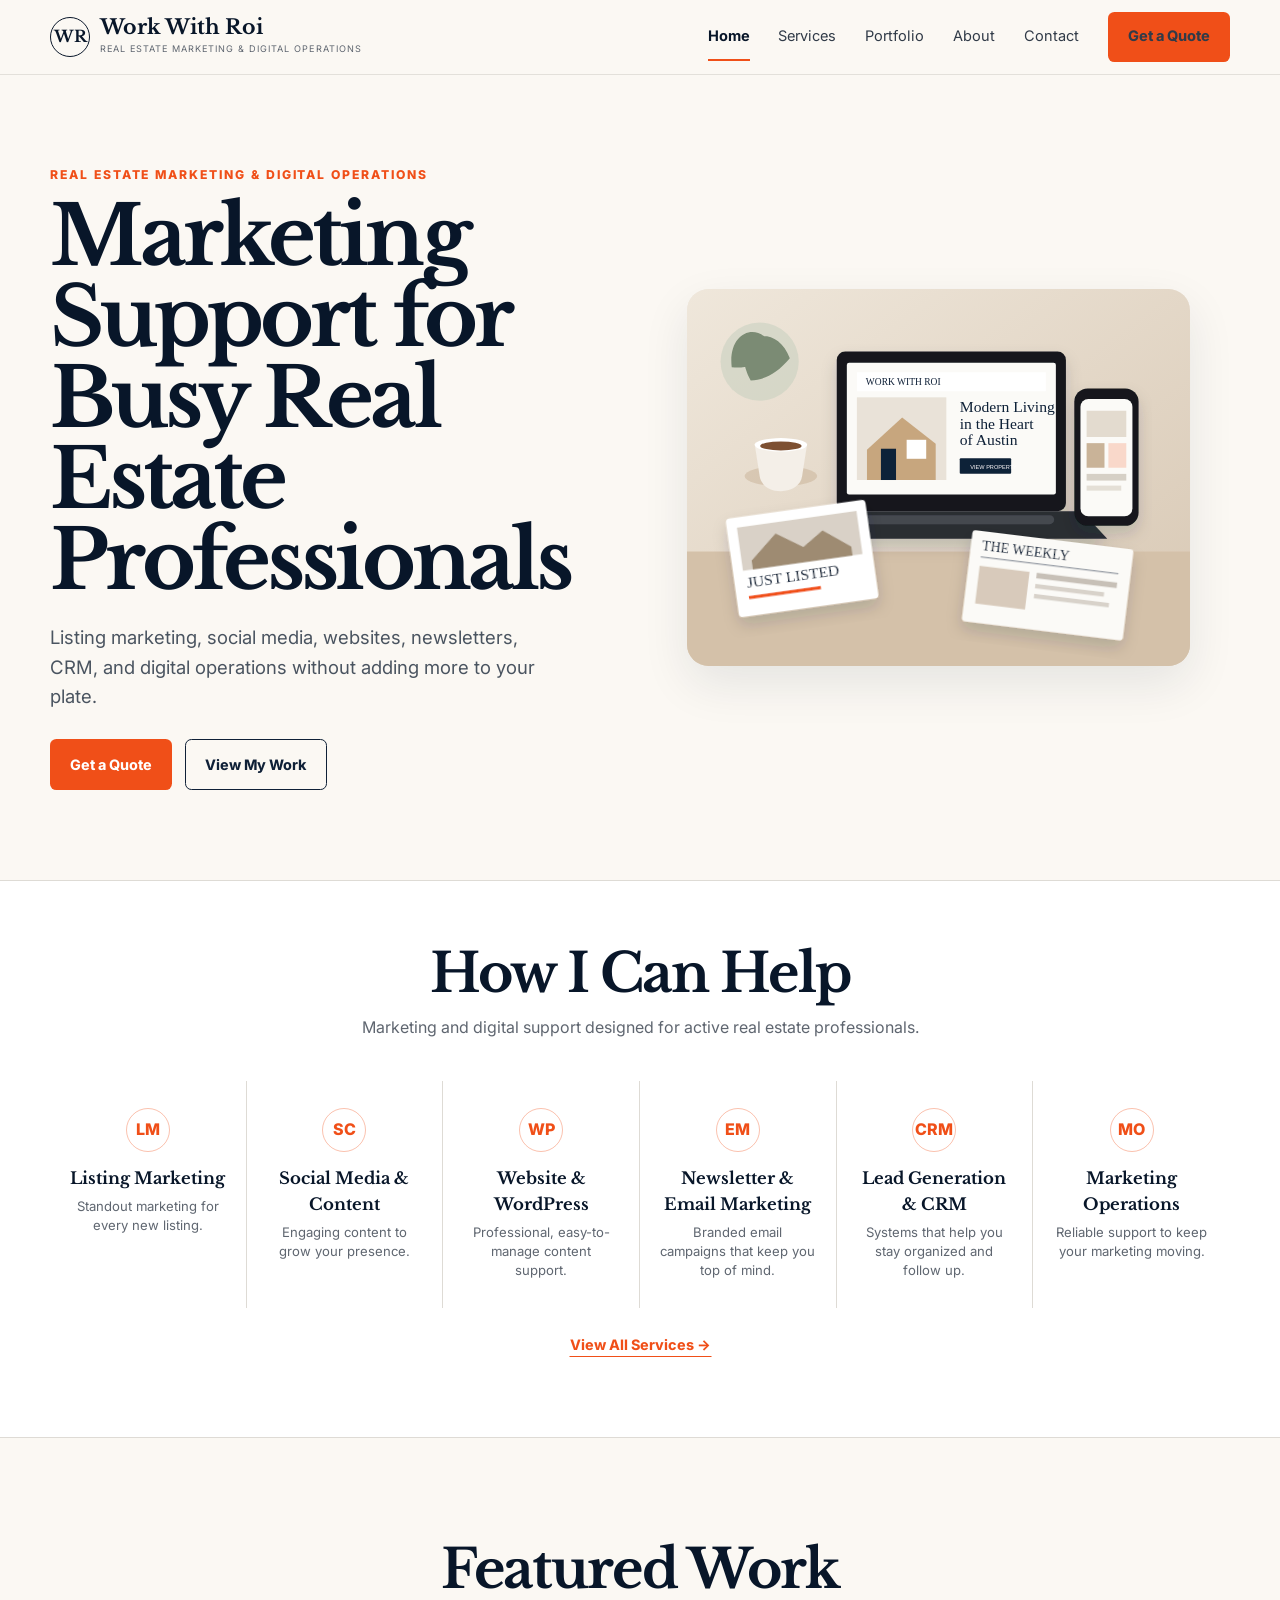
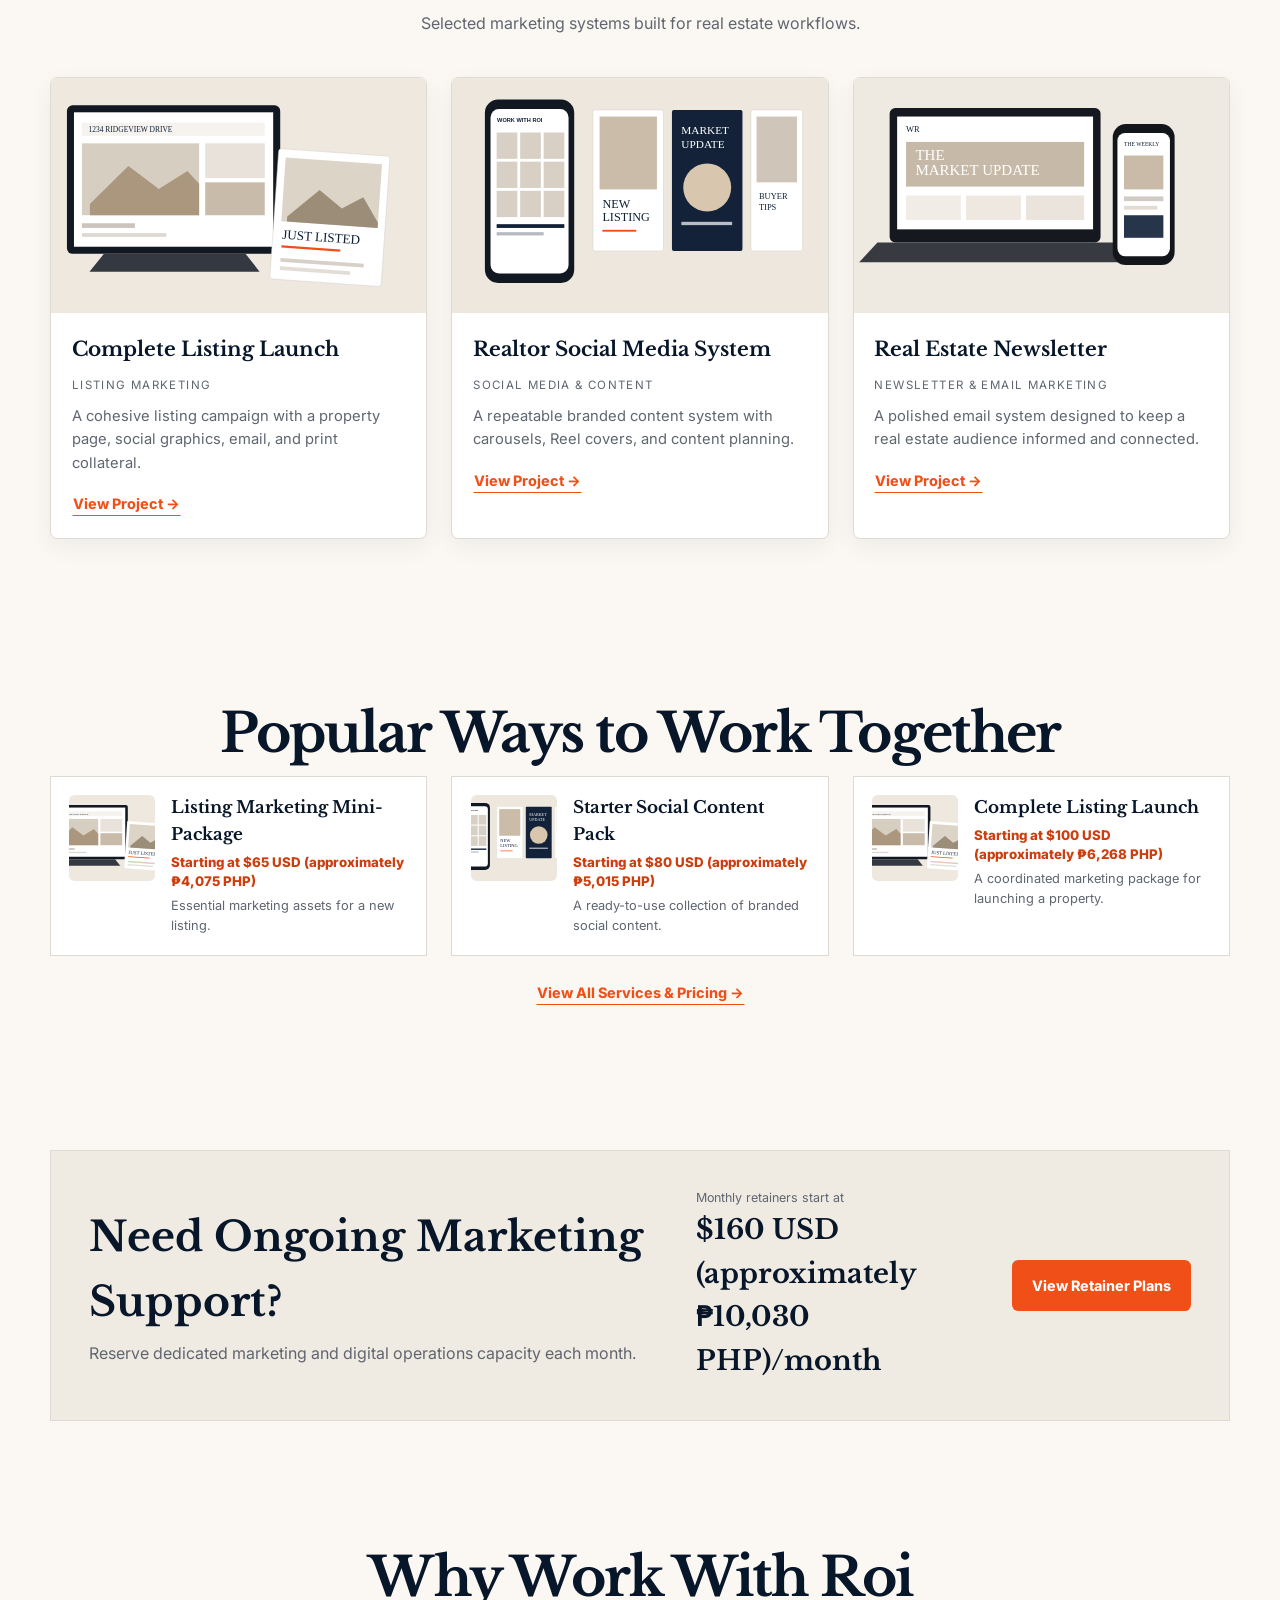
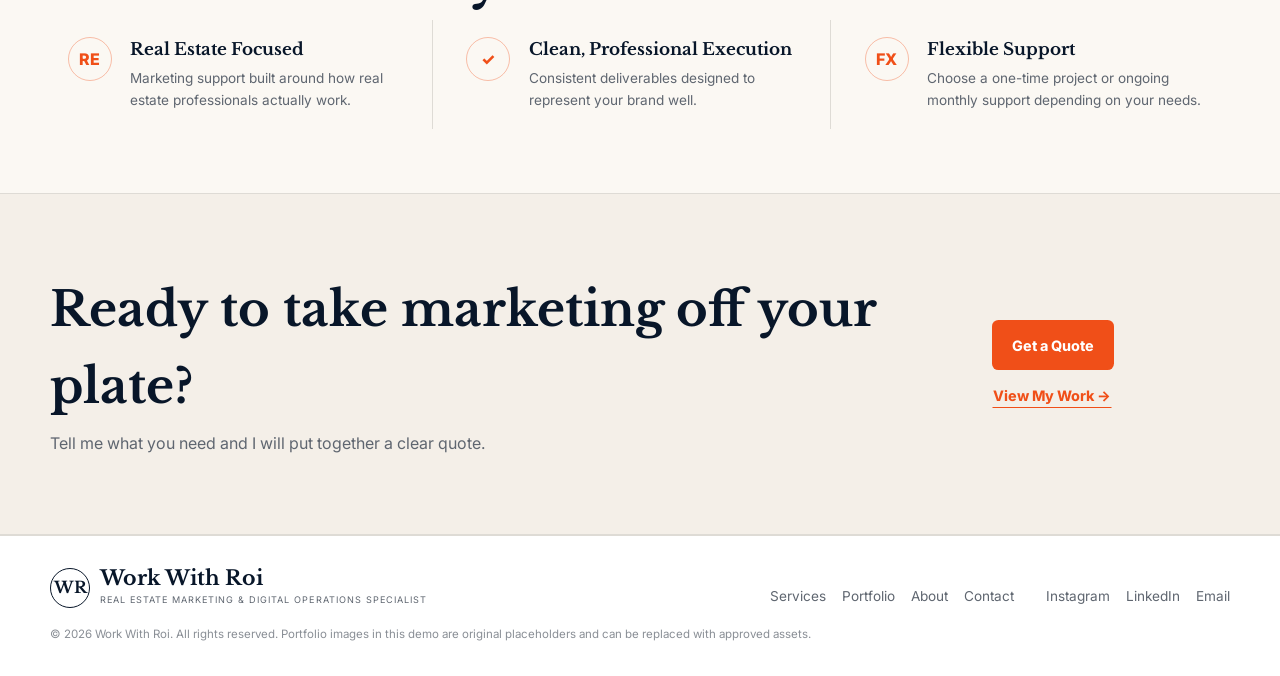
==== index.html @ 5f9efb01 "Add files via upload" ====
<!doctype html>
<html lang="en">
<head>
  <title>Work With Roi | Real Estate Marketing & Digital Operations</title>
  <meta name="description" content="Independent real estate marketing and digital operations support for busy U.S. real estate professionals.">
  <link rel="canonical" href="./">
  <meta property="og:title" content="Work With Roi | Real Estate Marketing & Digital Operations">
  <meta property="og:description" content="Independent real estate marketing and digital operations support for busy U.S. real estate professionals.">
  <meta property="og:type" content="website">
  <meta property="og:image" content="assets/images/hero-workspace.svg">
  <meta name="twitter:card" content="summary_large_image">
  <meta charset="utf-8">
  <meta name="viewport" content="width=device-width, initial-scale=1">
  <meta name="theme-color" content="#0f2037">
  <link rel="icon" href="favicon.svg" type="image/svg+xml">
  <link rel="manifest" href="site.webmanifest">
  <link rel="preconnect" href="https://fonts.googleapis.com">
  <link rel="preconnect" href="https://fonts.gstatic.com" crossorigin>
  <link href="https://fonts.googleapis.com/css2?family=Inter:wght@400;500;600;700;800&family=Libre+Baskerville:wght@400;700&display=swap" rel="stylesheet">
  <link rel="stylesheet" href="assets/css/main.css">
</head>
<body data-page="home">
<header class="site-header">
  <div class="container nav-wrap">
    <a class="brand" href="index.html" aria-label="Work With Roi home">
      <span class="brand-mark" aria-hidden="true">WR</span>
      <span class="brand-text"><strong>Work With Roi</strong><small>Real Estate Marketing &amp; Digital Operations</small></span>
    </a>
    <button class="nav-toggle" type="button" aria-label="Open navigation" aria-expanded="false" aria-controls="site-nav"><span></span><span></span><span></span></button>
    <nav id="site-nav" class="site-nav" aria-label="Primary navigation">
      <a href="index.html" aria-current="page">Home</a><a href="services.html">Services</a><a href="portfolio.html">Portfolio</a><a href="about.html">About</a><a href="contact.html">Contact</a>
      <a class="btn btn-primary" href="contact.html">Get a Quote</a>
    </nav>
  </div>
</header>
<main>

<section class="hero">
  <div class="container hero-grid">
    <div>
      <p class="eyebrow">Real Estate Marketing &amp; Digital Operations</p>
      <h1>Marketing Support for Busy Real Estate Professionals</h1>
      <p class="lead">Listing marketing, social media, websites, newsletters, CRM, and digital operations without adding more to your plate.</p>
      <div class="button-row"><a class="btn btn-primary" href="contact.html">Get a Quote</a><a class="btn btn-outline" href="portfolio.html">View My Work</a></div>
    </div>
    <figure class="hero-art"><img src="assets/images/hero-workspace.svg" alt="Illustrated real estate marketing workspace with laptop, phone, listing card and newsletter"></figure>
  </div>
</section>

<section class="service-strip section-sm" aria-labelledby="help-title">
  <div class="container">
    <div class="center"><h2 class="section-title" id="help-title">How I Can Help</h2><p class="section-intro">Marketing and digital support designed for active real estate professionals.</p></div>
    <div class="service-mini-grid">
      <article class="service-mini"><span class="icon-badge">LM</span><h3>Listing Marketing</h3><p>Standout marketing for every new listing.</p></article>
      <article class="service-mini"><span class="icon-badge">SC</span><h3>Social Media &amp; Content</h3><p>Engaging content to grow your presence.</p></article>
      <article class="service-mini"><span class="icon-badge">WP</span><h3>Website &amp; WordPress</h3><p>Professional, easy-to-manage content support.</p></article>
      <article class="service-mini"><span class="icon-badge">EM</span><h3>Newsletter &amp; Email Marketing</h3><p>Branded email campaigns that keep you top of mind.</p></article>
      <article class="service-mini"><span class="icon-badge">CRM</span><h3>Lead Generation &amp; CRM</h3><p>Systems that help you stay organized and follow up.</p></article>
      <article class="service-mini"><span class="icon-badge">MO</span><h3>Marketing Operations</h3><p>Reliable support to keep your marketing moving.</p></article>
    </div>
    <p class="center" style="margin-top:1.5rem"><a class="btn btn-link" href="services.html">View All Services →</a></p>
  </div>
</section>

<section class="section" aria-labelledby="featured-title">
  <div class="container">
    <div class="center"><h2 class="section-title" id="featured-title">Featured Work</h2><p class="section-intro">Selected marketing systems built for real estate workflows.</p></div>
    <div class="grid cards-3">
      <article class="card"><div class="card-media"><img loading="lazy" src="assets/images/listing-launch.svg" alt="Listing launch portfolio concept"></div><div class="card-body"><h3>Complete Listing Launch</h3><span class="category">Listing Marketing</span><p>A cohesive listing campaign with a property page, social graphics, email, and print collateral.</p><a class="btn btn-link" href="portfolio.html#listing-launch">View Project →</a></div></article>
      <article class="card"><div class="card-media"><img loading="lazy" src="assets/images/social-system.svg" alt="Real estate social media portfolio concept"></div><div class="card-body"><h3>Realtor Social Media System</h3><span class="category">Social Media &amp; Content</span><p>A repeatable branded content system with carousels, Reel covers, and content planning.</p><a class="btn btn-link" href="portfolio.html#social-system">View Project →</a></div></article>
      <article class="card"><div class="card-media"><img loading="lazy" src="assets/images/newsletter.svg" alt="Real estate newsletter portfolio concept"></div><div class="card-body"><h3>Real Estate Newsletter</h3><span class="category">Newsletter &amp; Email Marketing</span><p>A polished email system designed to keep a real estate audience informed and connected.</p><a class="btn btn-link" href="portfolio.html#newsletter">View Project →</a></div></article>
    </div>
  </div>
</section>

<section class="section-sm">
  <div class="container">
    <div class="center"><h2 class="section-title">Popular Ways to Work Together</h2></div>
    <div class="grid package-grid">
      <article class="package-card"><img src="assets/images/listing-launch.svg" alt="Listing marketing mini-package placeholder"><div><h3>Listing Marketing Mini-Package</h3><p class="price">Starting at $65 USD (approximately ₱4,075 PHP)</p><p>Essential marketing assets for a new listing.</p></div></article>
      <article class="package-card"><img src="assets/images/social-system.svg" alt="Starter social content pack placeholder"><div><h3>Starter Social Content Pack</h3><p class="price">Starting at $80 USD (approximately ₱5,015 PHP)</p><p>A ready-to-use collection of branded social content.</p></div></article>
      <article class="package-card"><img src="assets/images/listing-launch.svg" alt="Complete listing launch placeholder"><div><h3>Complete Listing Launch</h3><p class="price">Starting at $100 USD (approximately ₱6,268 PHP)</p><p>A coordinated marketing package for launching a property.</p></div></article>
    </div>
    <p class="center" style="margin-top:1.5rem"><a class="btn btn-link" href="services.html">View All Services &amp; Pricing →</a></p>
  </div>
</section>

<section class="section-sm">
  <div class="container retainer-banner">
    <div><h2>Need Ongoing Marketing Support?</h2><p>Reserve dedicated marketing and digital operations capacity each month.</p></div>
    <div class="retainer-price"><span>Monthly retainers start at</span><strong>$160 USD (approximately ₱10,030 PHP)/month</strong></div>
    <a class="btn btn-primary" href="services.html#retainers">View Retainer Plans</a>
  </div>
</section>

<section class="section-sm">
  <div class="container">
    <div class="center"><h2 class="section-title">Why Work With Roi</h2></div>
    <div class="feature-row">
      <article class="feature-item"><span class="icon-badge">RE</span><div><h3>Real Estate Focused</h3><p>Marketing support built around how real estate professionals actually work.</p></div></article>
      <article class="feature-item"><span class="icon-badge">✓</span><div><h3>Clean, Professional Execution</h3><p>Consistent deliverables designed to represent your brand well.</p></div></article>
      <article class="feature-item"><span class="icon-badge">FX</span><div><h3>Flexible Support</h3><p>Choose a one-time project or ongoing monthly support depending on your needs.</p></div></article>
    </div>
  </div>
</section>

<section class="cta-band"><div class="container cta-inner"><div><h2>Ready to take marketing off your plate?</h2><p>Tell me what you need and I will put together a clear quote.</p></div><div class="button-row"><a class="btn btn-primary" href="contact.html">Get a Quote</a><a class="btn btn-link" href="portfolio.html">View My Work →</a></div></div></section>

</main>
<footer class="site-footer">
  <div class="container">
    <div class="footer-grid">
      <div>
        <a class="brand" href="index.html"><span class="brand-mark" aria-hidden="true">WR</span><span class="brand-text"><strong>Work With Roi</strong><small>Real Estate Marketing &amp; Digital Operations Specialist</small></span></a>
      </div>
      <nav class="footer-nav" aria-label="Footer navigation">
        <a href="services.html">Services</a><a href="portfolio.html">Portfolio</a><a href="about.html">About</a><a href="contact.html">Contact</a>
      </nav>
      <div class="social-list" aria-label="Social placeholders"><span>Instagram</span><span>LinkedIn</span><span>Email</span></div>
    </div>
    <div class="footer-meta">© 2026 Work With Roi. All rights reserved. Portfolio images in this demo are original placeholders and can be replaced with approved assets.</div>
  </div>
</footer>
<script src="assets/js/main.js" defer></script>
</body>
</html>
---- assets/css/main.css ----
:root {
  --navy-950: #081629;
  --navy-900: #0f2037;
  --navy-800: #1b2f49;
  --ink: #172234;
  --muted: #5f6670;
  --orange: #f04f18;
  --orange-dark: #cf3d0d;
  --cream: #fbf8f3;
  --warm: #f4efe8;
  --paper: #ffffff;
  --line: #dedbd5;
  --line-dark: #c9c6bf;
  --soft: #f7f5f1;
  --serif: "Libre Baskerville", Georgia, "Times New Roman", serif;
  --sans: Inter, ui-sans-serif, system-ui, -apple-system, BlinkMacSystemFont, "Segoe UI", sans-serif;
  --shadow-sm: 0 8px 24px rgba(15, 32, 55, .06);
  --shadow-md: 0 18px 48px rgba(15, 32, 55, .09);
  --radius-sm: .45rem;
  --radius-md: .9rem;
  --radius-lg: 1.35rem;
  --container: 1180px;
  --section: clamp(4rem, 8vw, 7.5rem);
  --transition: 180ms ease;
}

* { box-sizing: border-box; }
html { scroll-behavior: smooth; }
body {
  margin: 0;
  color: var(--ink);
  background: var(--cream);
  font-family: var(--sans);
  font-size: 16px;
  line-height: 1.6;
  text-rendering: optimizeLegibility;
}
body.menu-open { overflow: hidden; }
img, svg { display: block; max-width: 100%; }
a { color: inherit; text-decoration: none; }
button, input, select, textarea { font: inherit; }
button { cursor: pointer; }
:focus-visible { outline: 3px solid rgba(240, 79, 24, .45); outline-offset: 3px; }
::selection { background: rgba(240, 79, 24, .17); }

.container { width: min(calc(100% - 2rem), var(--container)); margin-inline: auto; }
.section { padding-block: var(--section); }
.section-sm { padding-block: clamp(2.75rem, 5vw, 4.5rem); }
.section-title { margin: 0 0 .8rem; color: var(--navy-950); font-family: var(--serif); font-size: clamp(2rem, 4.2vw, 3.9rem); line-height: 1.08; letter-spacing: -.035em; }
.section-intro { max-width: 720px; margin: 0 auto 2.5rem; text-align: center; color: var(--muted); }
.eyebrow { margin: 0 0 .75rem; color: var(--orange); font-size: .76rem; font-weight: 800; letter-spacing: .16em; text-transform: uppercase; }
.subtle-label { font-size: .76rem; font-weight: 800; letter-spacing: .13em; text-transform: uppercase; color: var(--muted); }
.muted { color: var(--muted); }
.center { text-align: center; }
.stack > * + * { margin-top: 1rem; }
.grid { display: grid; gap: 1.5rem; }

.site-header {
  position: sticky;
  top: 0;
  z-index: 50;
  border-bottom: 1px solid rgba(222, 219, 213, .8);
  background: rgba(251, 248, 243, .94);
  backdrop-filter: blur(14px);
}
.nav-wrap { min-height: 74px; display: flex; align-items: center; justify-content: space-between; gap: 1rem; }
.brand { display: inline-flex; align-items: center; gap: .65rem; min-width: 180px; }
.brand-mark { width: 40px; height: 40px; display: grid; place-items: center; border: 1px solid var(--navy-950); border-radius: 50%; color: var(--navy-950); font-family: var(--serif); font-weight: 700; }
.brand-text strong { display: block; color: var(--navy-950); font-family: var(--serif); font-size: 1.28rem; line-height: 1; }
.brand-text small { display: block; margin-top: .25rem; color: var(--muted); font-size: .57rem; letter-spacing: .11em; text-transform: uppercase; }
.site-nav { display: flex; align-items: center; gap: 1.8rem; }
.site-nav a { position: relative; font-size: .91rem; color: #313b48; }
.site-nav a:not(.btn)::after { content: ""; position: absolute; left: 0; right: 100%; bottom: -.8rem; height: 2px; background: var(--orange); transition: right var(--transition); }
.site-nav a:hover::after, .site-nav a[aria-current="page"]::after { right: 0; }
.site-nav a[aria-current="page"] { color: var(--navy-950); font-weight: 700; }
.nav-toggle { display: none; border: 0; background: transparent; padding: .5rem; }
.nav-toggle span { display: block; width: 24px; height: 2px; margin: 5px 0; background: var(--navy-950); transition: transform var(--transition), opacity var(--transition); }

.btn {
  display: inline-flex;
  min-height: 46px;
  align-items: center;
  justify-content: center;
  gap: .55rem;
  padding: .8rem 1.2rem;
  border: 1px solid transparent;
  border-radius: .4rem;
  font-weight: 750;
  font-size: .9rem;
  transition: transform var(--transition), background var(--transition), color var(--transition), border-color var(--transition);
}
.btn:hover { transform: translateY(-1px); }
.btn-primary { background: var(--orange); color: #fff; }
.btn-primary:hover { background: var(--orange-dark); }
.btn-dark { background: var(--navy-950); color: #fff; }
.btn-dark:hover { background: var(--navy-800); }
.btn-outline { border-color: var(--navy-900); color: var(--navy-900); background: transparent; }
.btn-outline:hover { background: var(--navy-900); color: #fff; }
.btn-link { color: var(--orange); padding: 0; min-height: auto; border-radius: 0; border-bottom: 1px solid currentColor; }
.btn-link:hover { color: var(--orange-dark); transform: none; }
.button-row { display: flex; flex-wrap: wrap; gap: .8rem; }

.hero { padding-block: clamp(3.6rem, 7vw, 7rem); }
.hero-grid { display: grid; grid-template-columns: .92fr 1.08fr; gap: clamp(2rem, 6vw, 5.5rem); align-items: center; }
.hero h1 { margin: 0; color: var(--navy-950); font-family: var(--serif); font-size: clamp(2.75rem, 6.4vw, 5.35rem); line-height: .99; letter-spacing: -.048em; }
.hero p.lead { max-width: 650px; margin: 1.35rem 0 1.7rem; color: #4a5460; font-size: clamp(1rem, 1.5vw, 1.16rem); }
.hero-art { border-radius: var(--radius-lg); overflow: hidden; box-shadow: var(--shadow-md); background: #efe9df; }
.hero-art img { width: 100%; aspect-ratio: 4/3; object-fit: cover; }

.service-strip { background: var(--paper); border-block: 1px solid var(--line); }
.service-mini-grid { display: grid; grid-template-columns: repeat(6, 1fr); }
.service-mini { padding: 1.7rem 1.25rem; text-align: center; border-right: 1px solid var(--line); }
.service-mini:last-child { border-right: 0; }
.service-mini h3 { margin: .8rem 0 .35rem; color: var(--navy-950); font-family: var(--serif); font-size: 1.03rem; }
.service-mini p { margin: 0; color: var(--muted); font-size: .82rem; line-height: 1.45; }
.icon-badge { width: 44px; height: 44px; display: inline-grid; place-items: center; border: 1px solid rgba(240,79,24,.35); border-radius: 50%; color: var(--orange); font-weight: 800; }

.cards-3 { grid-template-columns: repeat(3, 1fr); }
.card { overflow: hidden; border: 1px solid var(--line); border-radius: var(--radius-sm); background: var(--paper); box-shadow: var(--shadow-sm); }
.card-media { background: var(--warm); overflow: hidden; }
.card-media img { width: 100%; aspect-ratio: 16/10; object-fit: cover; transition: transform 420ms ease; }
.card:hover .card-media img { transform: scale(1.02); }
.card-body { padding: 1.3rem; }
.card h3 { margin: 0 0 .35rem; color: var(--navy-950); font-family: var(--serif); font-size: 1.25rem; }
.card p { margin: .5rem 0 1rem; color: var(--muted); font-size: .92rem; }
.category { color: var(--muted); font-size: .72rem; letter-spacing: .12em; text-transform: uppercase; }

.package-grid { grid-template-columns: repeat(3, 1fr); }
.package-card { display: grid; grid-template-columns: 86px 1fr; gap: 1rem; padding: 1.15rem; border: 1px solid var(--line); background: var(--paper); }
.package-card img { width: 86px; height: 86px; object-fit: cover; border-radius: .35rem; }
.package-card h3 { margin: 0; color: var(--navy-950); font-family: var(--serif); font-size: 1.05rem; }
.package-card .price { margin: .25rem 0 .35rem; color: var(--orange-dark); font-weight: 800; font-size: .83rem; line-height: 1.4; }
.package-card p { margin: 0; color: var(--muted); font-size: .8rem; }

.retainer-banner { display: grid; grid-template-columns: 1.4fr .7fr auto; gap: 1.5rem; align-items: center; padding: clamp(1.5rem, 3vw, 2.35rem); background: #efeae2; border: 1px solid var(--line); }
.retainer-banner h2 { margin: 0; font-family: var(--serif); color: var(--navy-950); font-size: clamp(1.7rem, 3.2vw, 2.6rem); }
.retainer-banner p { margin: .4rem 0 0; color: var(--muted); }
.retainer-price strong { display: block; font-family: var(--serif); font-size: 1.7rem; color: var(--navy-950); }
.retainer-price span { display: block; font-size: .78rem; color: var(--muted); }

.feature-row { display: grid; grid-template-columns: repeat(3, 1fr); gap: 1rem; }
.feature-item { display: grid; grid-template-columns: 48px 1fr; gap: .9rem; padding: 1.1rem; border-right: 1px solid var(--line); }
.feature-item:last-child { border-right: 0; }
.feature-item h3 { margin: 0 0 .25rem; color: var(--navy-950); font-family: var(--serif); font-size: 1.05rem; }
.feature-item p { margin: 0; color: var(--muted); font-size: .85rem; }

.cta-band { padding: clamp(2.7rem, 6vw, 5rem) 0; background: var(--warm); border-block: 1px solid var(--line); }
.cta-inner { display: flex; align-items: center; justify-content: space-between; gap: 1.5rem; }
.cta-inner h2 { margin: 0; color: var(--navy-950); font-family: var(--serif); font-size: clamp(1.8rem, 4vw, 3rem); }
.cta-inner p { margin: .4rem 0 0; color: var(--muted); }

.site-footer { padding: 2rem 0; background: var(--paper); border-top: 1px solid var(--line); }
.footer-grid { display: grid; grid-template-columns: 1.2fr auto auto; gap: 2rem; align-items: end; }
.footer-nav, .social-list { display: flex; flex-wrap: wrap; gap: 1rem; font-size: .85rem; color: var(--muted); }
.footer-meta { margin-top: 1.1rem; color: #8a8f96; font-size: .72rem; }

/* Services */
.page-hero { padding: clamp(3rem, 6vw, 6rem) 0; border-bottom: 1px solid var(--line); }
.page-hero-grid { display: grid; grid-template-columns: 1fr .92fr; gap: clamp(2rem, 6vw, 5rem); align-items: center; }
.page-hero h1 { margin: 0; color: var(--navy-950); font-family: var(--serif); font-size: clamp(2.6rem, 5.6vw, 4.8rem); line-height: 1.02; letter-spacing: -.045em; }
.page-hero p.lead { margin: 1rem 0 1.5rem; color: var(--muted); font-size: 1.05rem; }

.service-grid { grid-template-columns: repeat(3, 1fr); }
.service-card { padding: 1.4rem; border: 1px solid var(--line); background: var(--paper); }
.service-card h3 { margin: .85rem 0 .45rem; font-family: var(--serif); color: var(--navy-950); font-size: 1.16rem; }
.service-card p { margin: 0; color: var(--muted); font-size: .88rem; }

.pricing-groups { display: grid; grid-template-columns: repeat(3, 1fr); gap: 1.25rem; align-items: start; }
.price-table { border: 1px solid var(--line); background: var(--paper); }
.price-table h3 { margin: 0; padding: .8rem 1rem; background: #f5eadf; color: var(--orange-dark); font-size: .85rem; }
.price-list { list-style: none; margin: 0; padding: .55rem 1rem 1rem; }
.price-list li { display: grid; grid-template-columns: 1fr auto; gap: 1rem; padding: .55rem 0; border-bottom: 1px solid #eeeae4; font-size: .82rem; }
.price-list li:last-child { border-bottom: 0; }
.price-list span:last-child { text-align: right; font-weight: 700; color: var(--navy-950); max-width: 155px; }

.retainer-cards { grid-template-columns: repeat(5, 1fr); }
.retainer-card { padding: 1.2rem; text-align: center; border: 1px solid var(--line); background: var(--paper); }
.retainer-card strong { display: block; font-family: var(--serif); color: var(--navy-950); font-size: 1.15rem; }
.retainer-card span { display: block; margin-top: .5rem; color: var(--orange-dark); font-weight: 800; line-height: 1.4; }
.fineprint { font-size: .75rem; color: var(--muted); }
.inline-benefits { display: flex; flex-wrap: wrap; gap: .8rem 1.3rem; padding: 1rem 1.25rem; background: #f9efe5; border: 1px solid #efd9c8; font-size: .76rem; color: #615a52; }
.inline-benefits span::before { content: "✓"; color: var(--orange); margin-right: .4rem; font-weight: 900; }

.builder { padding: 1.4rem; border: 1px solid var(--line); background: var(--paper); }
.builder-grid { display: grid; grid-template-columns: 1fr 1fr .8fr; gap: 1.25rem; }
.builder-items { display: grid; gap: .55rem; }
.builder-item { display: grid; grid-template-columns: 24px 1fr 84px; gap: .55rem; align-items: center; }
.builder-item label { font-size: .83rem; }
.builder-item select { width: 100%; min-height: 38px; border: 1px solid var(--line-dark); background: #fff; border-radius: .3rem; }
.builder-total { padding: 1.2rem; background: var(--soft); border: 1px solid var(--line); align-self: stretch; }
.builder-total strong { display: block; color: var(--navy-950); font-family: var(--serif); font-size: clamp(1.6rem, 3vw, 2.35rem); }
.builder-total small { display: block; margin-top: .4rem; color: var(--muted); line-height: 1.45; }
.builder-total .php-total { margin-top: .15rem; font-family: var(--sans); font-size: .9rem; color: var(--orange-dark); font-weight: 800; }

.steps-3 { grid-template-columns: repeat(3, 1fr); }
.step { display: grid; grid-template-columns: 44px 1fr; gap: .9rem; }
.step-num { width: 44px; height: 44px; display: grid; place-items: center; border-radius: 50%; background: #fbe8dc; color: var(--orange); font-weight: 900; }
.step h3 { margin: 0 0 .3rem; color: var(--navy-950); font-size: 1rem; }
.step p { margin: 0; color: var(--muted); font-size: .85rem; }

/* Portfolio */
.portfolio-hero { padding: clamp(3rem, 5vw, 5rem) 0; background: linear-gradient(90deg, rgba(251,248,243,.98) 0 45%, rgba(251,248,243,.2) 65%), url('../images/portfolio-hero.svg') center/cover no-repeat; border-bottom: 1px solid var(--line); }
.portfolio-hero .copy { max-width: 660px; }
.portfolio-hero h1 { margin: 0; color: var(--navy-950); font-family: var(--serif); font-size: clamp(2.7rem, 5.9vw, 5rem); line-height: 1.02; letter-spacing: -.045em; }
.project { display: grid; grid-template-columns: .65fr 1.35fr; gap: clamp(2rem, 5vw, 4.5rem); align-items: center; padding-block: clamp(3.3rem, 7vw, 6.5rem); border-bottom: 1px solid var(--line); }
.project:nth-child(even) { background: rgba(255,255,255,.35); }
.project-copy h2 { margin: .55rem 0 .8rem; font-family: var(--serif); color: var(--navy-950); font-size: clamp(2rem, 4vw, 3.4rem); line-height: 1.06; }
.project-copy p { color: var(--muted); }
.project-gallery { display: grid; grid-template-columns: repeat(6, 1fr); grid-auto-rows: 110px; gap: .7rem; }
.project-gallery img { width: 100%; height: 100%; object-fit: cover; border: 1px solid var(--line); background: var(--paper); }
.project-gallery .wide { grid-column: span 3; grid-row: span 2; }
.project-gallery .tall { grid-column: span 2; grid-row: span 2; }
.project-gallery .small { grid-column: span 1; grid-row: span 1; }
.capability-grid { grid-template-columns: repeat(3, 1fr); }
.capability-card { display: grid; grid-template-columns: 120px 1fr; gap: 1rem; align-items: center; padding: 1rem; border: 1px solid var(--line); background: var(--paper); }
.capability-card img { width: 120px; height: 90px; object-fit: cover; }
.capability-card h3 { margin: 0 0 .35rem; font-family: var(--serif); color: var(--navy-950); font-size: 1rem; }
.capability-card p { margin: 0 0 .55rem; color: var(--muted); font-size: .8rem; }
.pill { display: inline-flex; padding: .35rem .6rem; border-radius: 999px; background: #efede8; color: #79766f; font-size: .72rem; }
.ethics-note { display: grid; grid-template-columns: 1fr 1.15fr; gap: 2rem; align-items: center; padding: 2rem 0; border-top: 1px solid var(--line); }
.ethics-note h2 { margin: 0; padding-left: 1.25rem; border-left: 2px solid #ddb48d; font-family: var(--serif); color: var(--navy-950); font-size: clamp(1.6rem, 3vw, 2.4rem); }
.ethics-note p { color: var(--muted); }

/* About */
.about-hero { padding: clamp(3rem, 6vw, 6rem) 0; }
.about-hero-grid, .split { display: grid; grid-template-columns: 1fr 1fr; gap: clamp(2rem, 6vw, 5rem); align-items: center; }
.portrait-frame { overflow: hidden; background: var(--warm); border: 1px solid var(--line); }
.portrait-frame img { width: 100%; aspect-ratio: 4/5; object-fit: cover; }
.about-hero h1 { margin: 0; color: var(--navy-950); font-family: var(--serif); font-size: clamp(2.45rem, 5vw, 4.5rem); line-height: 1.02; letter-spacing: -.045em; }
.prose h2 { margin: 0 0 .9rem; color: var(--navy-950); font-family: var(--serif); font-size: clamp(2rem, 4vw, 3.5rem); }
.prose p { color: var(--muted); }
.check-cols { display: grid; grid-template-columns: 1fr 1fr; gap: 1.5rem; }
.check-panel { padding: 1.6rem; background: rgba(255,255,255,.55); border: 1px solid var(--line); }
.check-panel h3 { margin: 0 0 .9rem; color: var(--navy-950); font-family: var(--serif); font-size: 1.35rem; }
.check-list { list-style: none; padding: 0; margin: 0; display: grid; gap: .45rem; color: #4f5760; font-size: .9rem; }
.check-list li::before { content: "✓"; display: inline-grid; place-items: center; width: 18px; height: 18px; margin-right: .5rem; border-radius: 50%; background: #efe1d1; color: #8c5b31; font-size: .7rem; font-weight: 900; }
.workflow { grid-template-columns: repeat(4, 1fr); }
.workflow .step { grid-template-columns: 1fr; }
.workflow .step-num { width: 36px; height: 36px; font-size: .75rem; }
.tools-grid { display: grid; grid-template-columns: repeat(8, 1fr); gap: .7rem; }
.tool-chip { min-height: 84px; display: grid; place-items: center; gap: .25rem; text-align: center; padding: .7rem; border: 1px solid var(--line); background: var(--paper); font-size: .72rem; }
.tool-chip strong { font-size: 1.05rem; color: var(--navy-950); }
.about-cta { position: relative; overflow: hidden; color: #fff; background: #0c1929; }
.about-cta::before { content: ""; position: absolute; inset: 0; opacity: .33; background: url('../images/about-cta.svg') center/cover no-repeat; }
.about-cta .container { position: relative; z-index: 1; text-align: center; }
.about-cta h2 { color: #fff; }

/* Contact */
.contact-hero { text-align: center; padding: clamp(3rem, 6vw, 5.2rem) 0 2.4rem; }
.contact-hero h1 { margin: 0; font-family: var(--serif); color: var(--navy-950); font-size: clamp(2.8rem, 6vw, 5.25rem); line-height: 1; letter-spacing: -.05em; }
.contact-hero p { max-width: 760px; margin: 1rem auto 0; color: var(--muted); font-size: 1.05rem; }
.quote-shell { padding: clamp(1.2rem, 3vw, 2rem); border: 1px solid var(--line); background: rgba(255,255,255,.65); border-radius: var(--radius-md); box-shadow: var(--shadow-sm); }
.quote-grid { display: grid; grid-template-columns: .78fr 1.22fr; gap: 2rem; }
.form-panel + .form-panel { border-left: 1px solid var(--line); padding-left: 2rem; }
.form-panel h2 { margin: 0; color: var(--navy-950); font-size: 1.5rem; }
.form-panel > p { margin: .25rem 0 1.2rem; color: var(--muted); font-size: .86rem; }
.field { margin-bottom: 1rem; }
.field label, .legend { display: block; margin-bottom: .4rem; font-weight: 750; color: var(--navy-900); font-size: .83rem; }
.required { color: var(--orange); }
input[type="text"], input[type="email"], input[type="url"], select, textarea {
  width: 100%; min-height: 46px; padding: .72rem .8rem; border: 1px solid var(--line-dark); border-radius: .35rem; background: rgba(255,255,255,.92); color: var(--ink);
}
textarea { min-height: 110px; resize: vertical; }
.checkbox-grid { display: grid; grid-template-columns: 1fr 1fr; gap: .55rem 1rem; }
.check-row, .radio-row { display: flex; align-items: flex-start; gap: .55rem; font-size: .84rem; }
.check-row input, .radio-row input { width: 18px; height: 18px; margin-top: .12rem; accent-color: var(--orange); }
.radio-group { display: flex; flex-wrap: wrap; gap: .7rem 1.2rem; }
.form-divider { margin: 1.4rem 0; border: 0; border-top: 1px solid var(--line); }
.two-fields { display: grid; grid-template-columns: 1fr 1fr; gap: 1rem; }
.form-builder { margin-top: 1.6rem; }
.form-builder summary { cursor: pointer; list-style: none; font-weight: 800; color: var(--navy-950); }
.form-builder summary::-webkit-details-marker { display: none; }
.form-builder[open] summary { margin-bottom: 1rem; }
.form-builder .builder { background: #fbfaf8; }
.form-submit { width: 100%; margin-top: 1.4rem; }
.form-status { min-height: 1.5rem; margin: .7rem 0 0; text-align: center; color: var(--muted); font-size: .82rem; }
.contact-direct { display: grid; grid-template-columns: 1.1fr .9fr; gap: 2rem; padding-top: 2rem; border-top: 1px solid var(--line); }
.contact-chips { display: flex; flex-wrap: wrap; gap: .7rem; }
.contact-chip { display: inline-flex; align-items: center; gap: .5rem; padding: .65rem .9rem; border: 1px solid var(--line); background: #fff; border-radius: .35rem; color: var(--navy-900); font-size: .82rem; }
.contact-chip small { color: #999; }
.promise { display: grid; grid-template-columns: 48px 1fr; gap: .9rem; }
.promise h3 { margin: 0 0 .3rem; color: var(--navy-950); }
.promise p { margin: 0; color: var(--muted); font-size: .85rem; }

/* 404 */
.not-found { min-height: 70vh; display: grid; place-items: center; text-align: center; padding: 3rem 0; }
.not-found h1 { font-family: var(--serif); color: var(--navy-950); font-size: clamp(4rem, 12vw, 9rem); margin: 0; line-height: 1; }
.not-found h2 { font-family: var(--serif); color: var(--navy-950); font-size: 2rem; margin: .5rem 0; }

@media (max-width: 1050px) {
  .site-nav { gap: 1.1rem; }
  .service-mini-grid { grid-template-columns: repeat(3, 1fr); }
  .service-mini:nth-child(3) { border-right: 0; }
  .service-mini:nth-child(-n+3) { border-bottom: 1px solid var(--line); }
  .pricing-groups { grid-template-columns: 1fr 1fr; }
  .retainer-cards { grid-template-columns: repeat(3, 1fr); }
  .tools-grid { grid-template-columns: repeat(4, 1fr); }
}

@media (max-width: 820px) {
  .site-header { position: sticky; }
  .nav-toggle { display: block; }
  .site-nav { position: fixed; inset: 74px 0 auto 0; display: grid; gap: 0; transform: translateY(-120%); opacity: 0; padding: 1rem; background: var(--cream); border-bottom: 1px solid var(--line); transition: transform var(--transition), opacity var(--transition); }
  .site-nav.open { transform: translateY(0); opacity: 1; }
  .site-nav a { padding: 1rem .6rem; border-bottom: 1px solid var(--line); }
  .site-nav a::after { display: none; }
  .site-nav .btn { margin-top: .6rem; }
  .hero-grid, .page-hero-grid, .about-hero-grid, .split, .quote-grid, .project, .ethics-note, .contact-direct { grid-template-columns: 1fr; }
  .hero-art { order: -1; }
  .hero h1, .page-hero h1, .about-hero h1 { max-width: 13ch; }
  .cards-3, .package-grid, .feature-row, .service-grid, .steps-3, .capability-grid { grid-template-columns: 1fr 1fr; }
  .feature-item { border-right: 0; border-bottom: 1px solid var(--line); }
  .retainer-banner { grid-template-columns: 1fr; }
  .builder-grid { grid-template-columns: 1fr 1fr; }
  .builder-total { grid-column: 1 / -1; }
  .project-gallery { grid-template-columns: repeat(4, 1fr); }
  .project-gallery .wide { grid-column: span 4; }
  .project-gallery .tall { grid-column: span 2; }
  .workflow { grid-template-columns: 1fr 1fr; }
  .form-panel + .form-panel { border-left: 0; border-top: 1px solid var(--line); padding: 2rem 0 0; }
  .footer-grid { grid-template-columns: 1fr; align-items: start; }
}

@media (max-width: 620px) {
  .container { width: min(calc(100% - 1.2rem), var(--container)); }
  .brand { min-width: auto; }
  .brand-mark { width: 36px; height: 36px; }
  .brand-text strong { font-size: 1.05rem; }
  .brand-text small { display: none; }
  .hero { padding-top: 2rem; }
  .hero-grid { gap: 1.6rem; }
  .hero h1, .page-hero h1, .about-hero h1, .portfolio-hero h1, .contact-hero h1 { font-size: clamp(2.35rem, 12.5vw, 3.7rem); }
  .button-row { display: grid; grid-template-columns: 1fr; }
  .button-row .btn { width: 100%; }
  .service-mini-grid, .cards-3, .package-grid, .feature-row, .service-grid, .pricing-groups, .retainer-cards, .steps-3, .capability-grid, .check-cols, .workflow, .tools-grid { grid-template-columns: 1fr; }
  .service-mini { border-right: 0; border-bottom: 1px solid var(--line); }
  .service-mini:last-child { border-bottom: 0; }
  .package-card { grid-template-columns: 72px 1fr; }
  .package-card img { width: 72px; height: 72px; }
  .cta-inner { align-items: stretch; flex-direction: column; }
  .cta-inner .btn { width: 100%; }
  .builder-grid { grid-template-columns: 1fr; }
  .builder-total { grid-column: auto; }
  .builder-item { grid-template-columns: 24px 1fr 76px; }
  .project-gallery { grid-template-columns: 1fr 1fr; grid-auto-rows: 120px; }
  .project-gallery .wide, .project-gallery .tall { grid-column: span 2; }
  .project-gallery .small { grid-column: span 1; }
  .capability-card { grid-template-columns: 96px 1fr; }
  .capability-card img { width: 96px; height: 78px; }
  .checkbox-grid, .two-fields { grid-template-columns: 1fr; }
  .radio-group { display: grid; }
  .contact-chips { display: grid; }
  .contact-chip { justify-content: space-between; }
}

@media (prefers-reduced-motion: reduce) {
  *, *::before, *::after { scroll-behavior: auto !important; transition-duration: .01ms !important; animation-duration: .01ms !important; animation-iteration-count: 1 !important; }
}
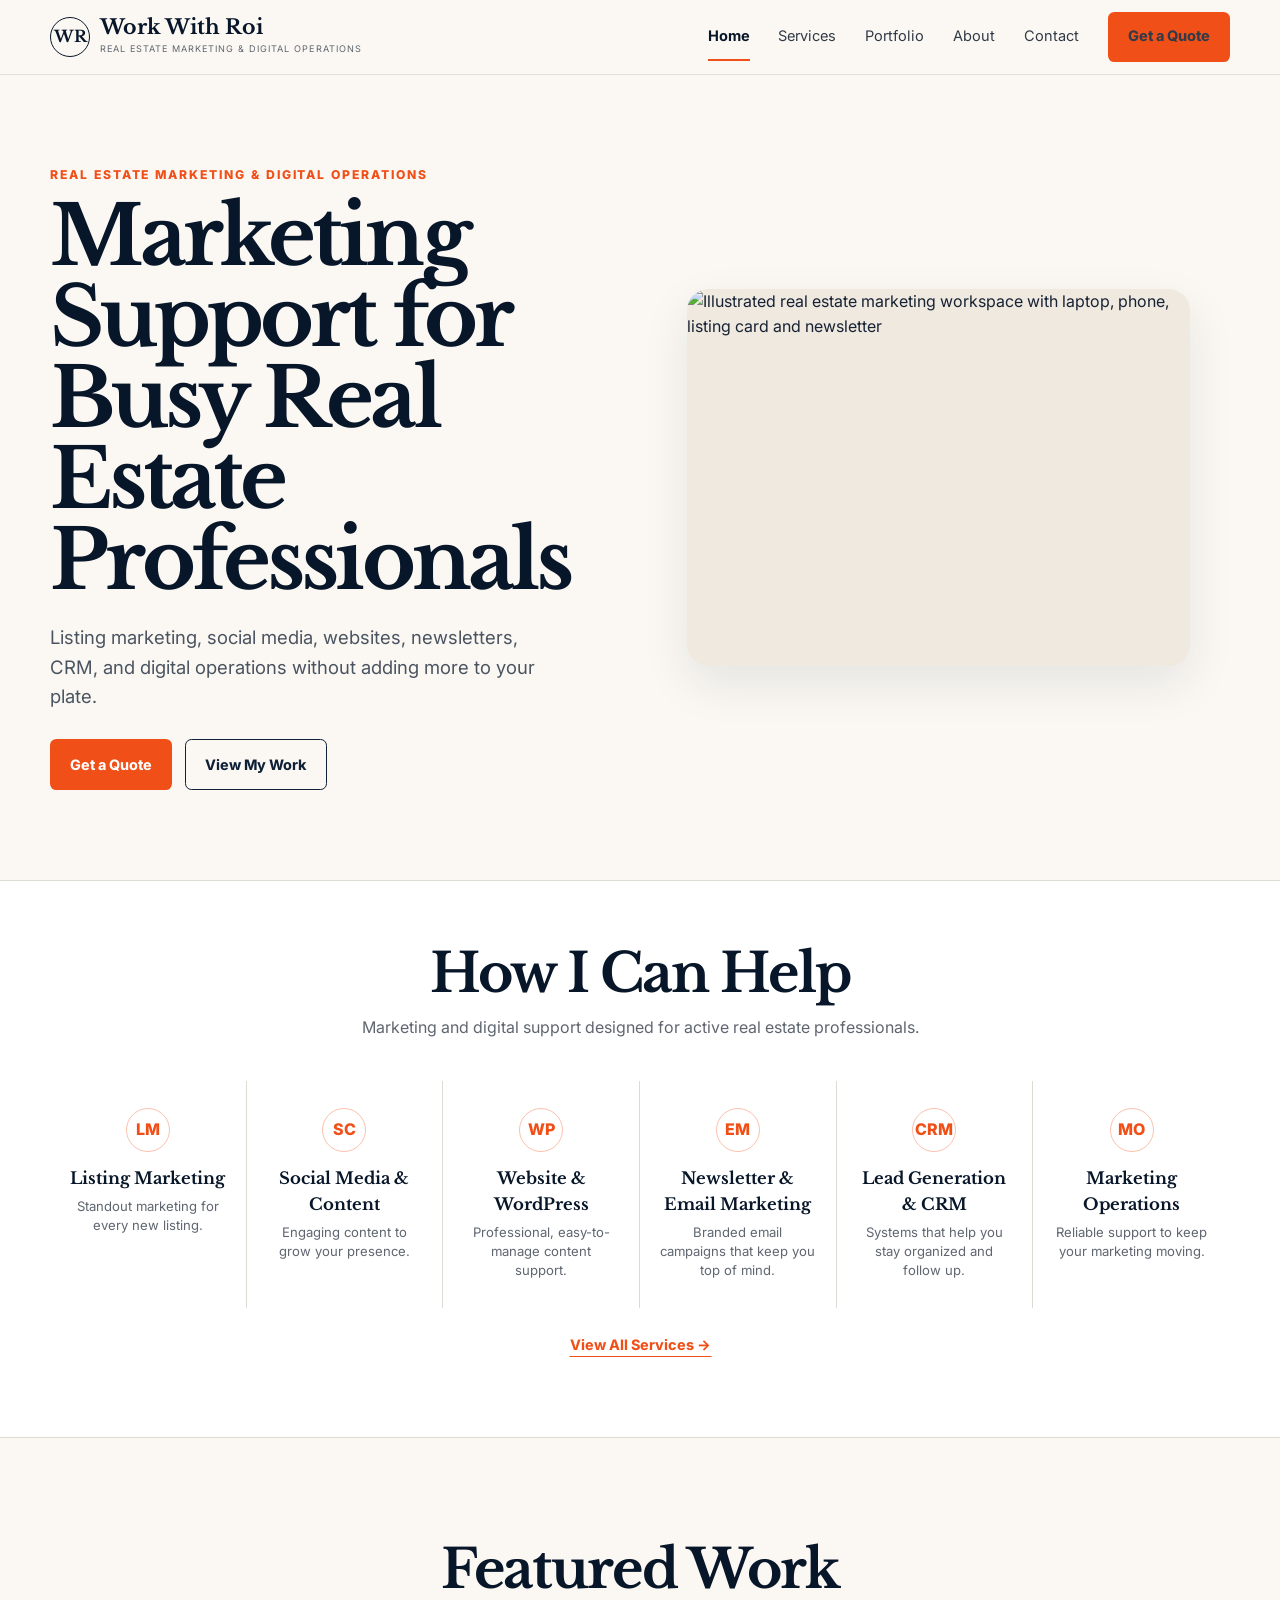
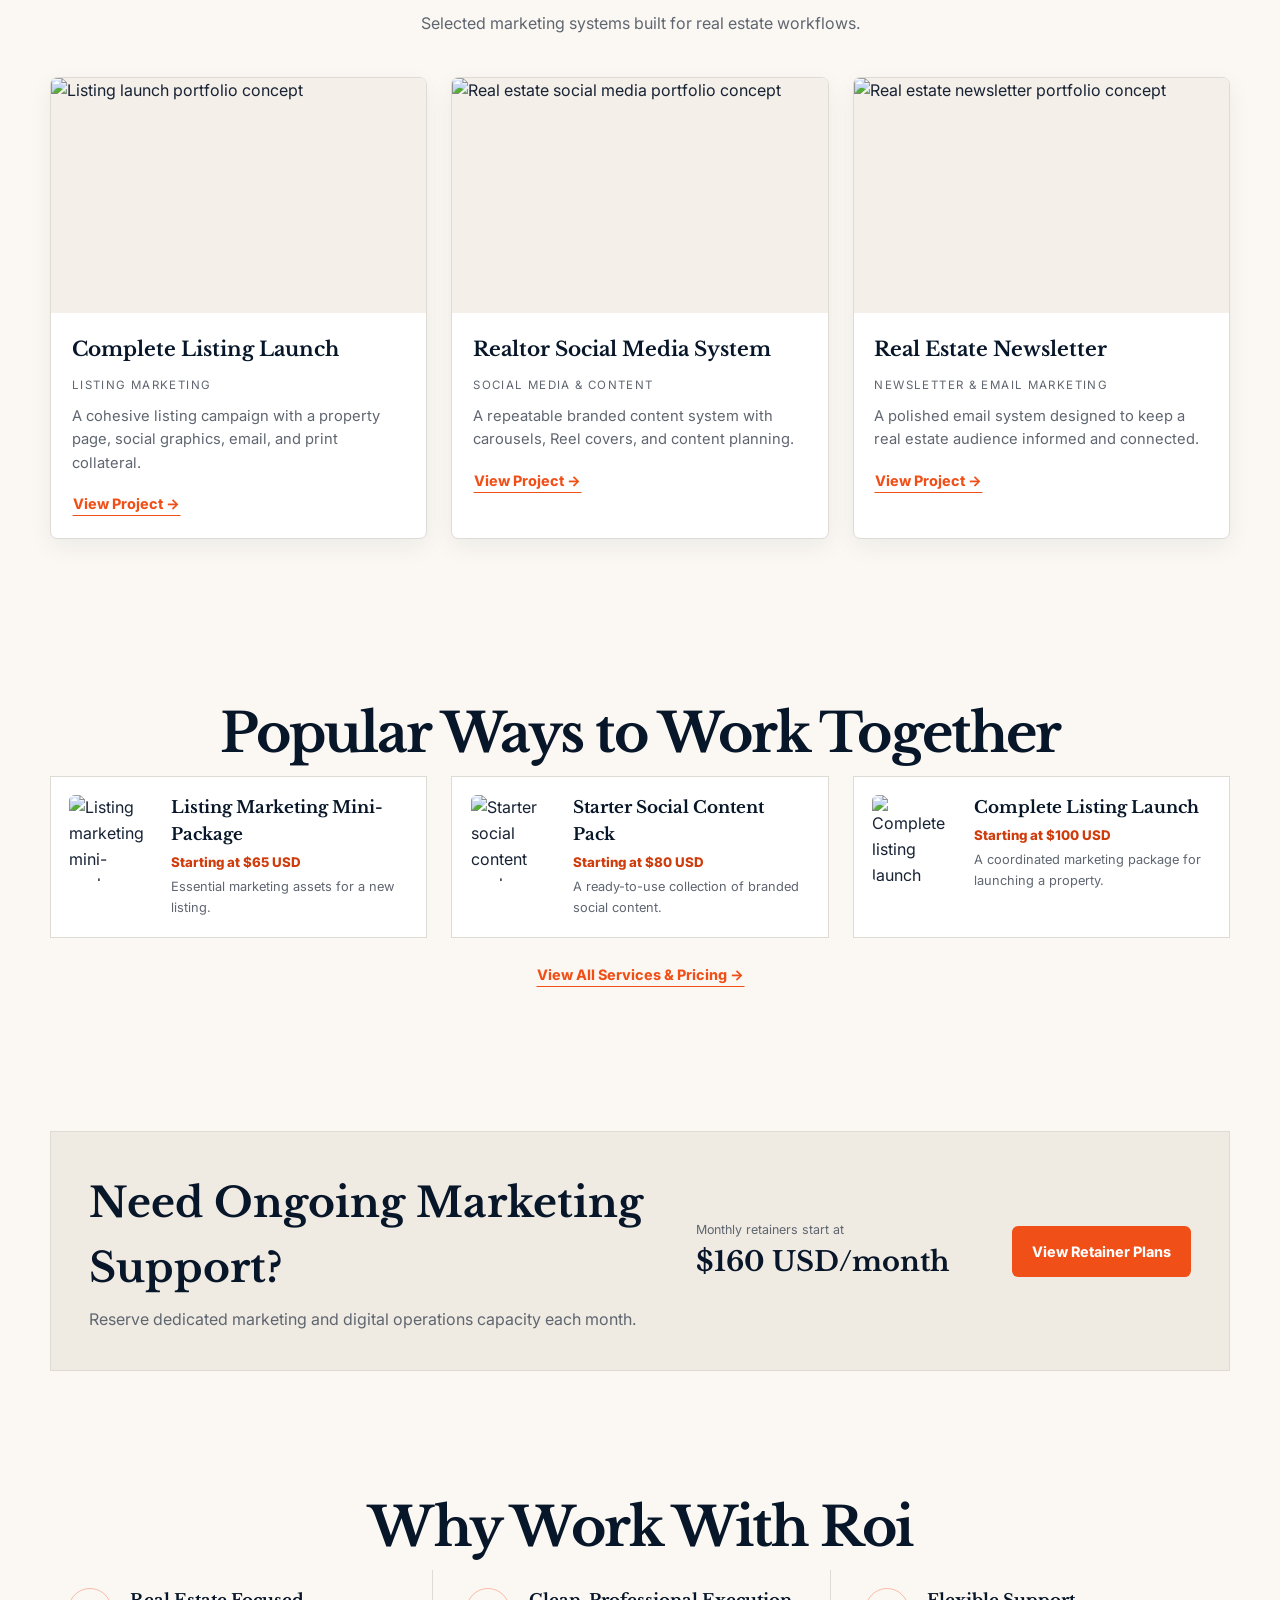
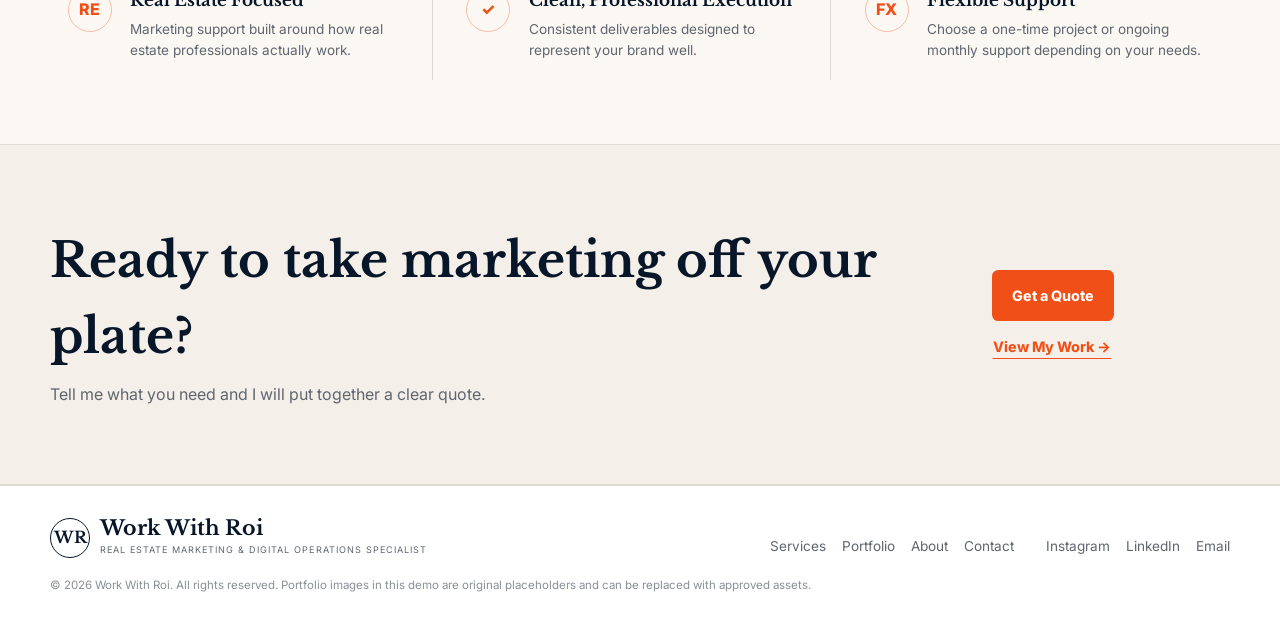
==== commit e25bfa49: "Add files via upload" ====
--- a/index.html
+++ b/index.html
@@ -77,9 +77,9 @@
   <div class="container">
     <div class="center"><h2 class="section-title">Popular Ways to Work Together</h2></div>
     <div class="grid package-grid">
-      <article class="package-card"><img src="assets/images/listing-launch.svg" alt="Listing marketing mini-package placeholder"><div><h3>Listing Marketing Mini-Package</h3><p class="price">Starting at $65 USD (approximately ₱4,075 PHP)</p><p>Essential marketing assets for a new listing.</p></div></article>
-      <article class="package-card"><img src="assets/images/social-system.svg" alt="Starter social content pack placeholder"><div><h3>Starter Social Content Pack</h3><p class="price">Starting at $80 USD (approximately ₱5,015 PHP)</p><p>A ready-to-use collection of branded social content.</p></div></article>
-      <article class="package-card"><img src="assets/images/listing-launch.svg" alt="Complete listing launch placeholder"><div><h3>Complete Listing Launch</h3><p class="price">Starting at $100 USD (approximately ₱6,268 PHP)</p><p>A coordinated marketing package for launching a property.</p></div></article>
+      <article class="package-card"><img src="assets/images/listing-launch.svg" alt="Listing marketing mini-package placeholder"><div><h3>Listing Marketing Mini-Package</h3><p class="price">Starting at $65 USD</p><p>Essential marketing assets for a new listing.</p></div></article>
+      <article class="package-card"><img src="assets/images/social-system.svg" alt="Starter social content pack placeholder"><div><h3>Starter Social Content Pack</h3><p class="price">Starting at $80 USD</p><p>A ready-to-use collection of branded social content.</p></div></article>
+      <article class="package-card"><img src="assets/images/listing-launch.svg" alt="Complete listing launch placeholder"><div><h3>Complete Listing Launch</h3><p class="price">Starting at $100 USD</p><p>A coordinated marketing package for launching a property.</p></div></article>
     </div>
     <p class="center" style="margin-top:1.5rem"><a class="btn btn-link" href="services.html">View All Services &amp; Pricing →</a></p>
   </div>
@@ -88,7 +88,7 @@
 <section class="section-sm">
   <div class="container retainer-banner">
     <div><h2>Need Ongoing Marketing Support?</h2><p>Reserve dedicated marketing and digital operations capacity each month.</p></div>
-    <div class="retainer-price"><span>Monthly retainers start at</span><strong>$160 USD (approximately ₱10,030 PHP)/month</strong></div>
+    <div class="retainer-price"><span>Monthly retainers start at</span><strong>$160 USD/month</strong></div>
     <a class="btn btn-primary" href="services.html#retainers">View Retainer Plans</a>
   </div>
 </section>
--- a/assets/css/main.css
+++ b/assets/css/main.css
@@ -190,7 +190,6 @@
 .builder-total { padding: 1.2rem; background: var(--soft); border: 1px solid var(--line); align-self: stretch; }
 .builder-total strong { display: block; color: var(--navy-950); font-family: var(--serif); font-size: clamp(1.6rem, 3vw, 2.35rem); }
 .builder-total small { display: block; margin-top: .4rem; color: var(--muted); line-height: 1.45; }
-.builder-total .php-total { margin-top: .15rem; font-family: var(--sans); font-size: .9rem; color: var(--orange-dark); font-weight: 800; }
 
 .steps-3 { grid-template-columns: repeat(3, 1fr); }
 .step { display: grid; grid-template-columns: 44px 1fr; gap: .9rem; }
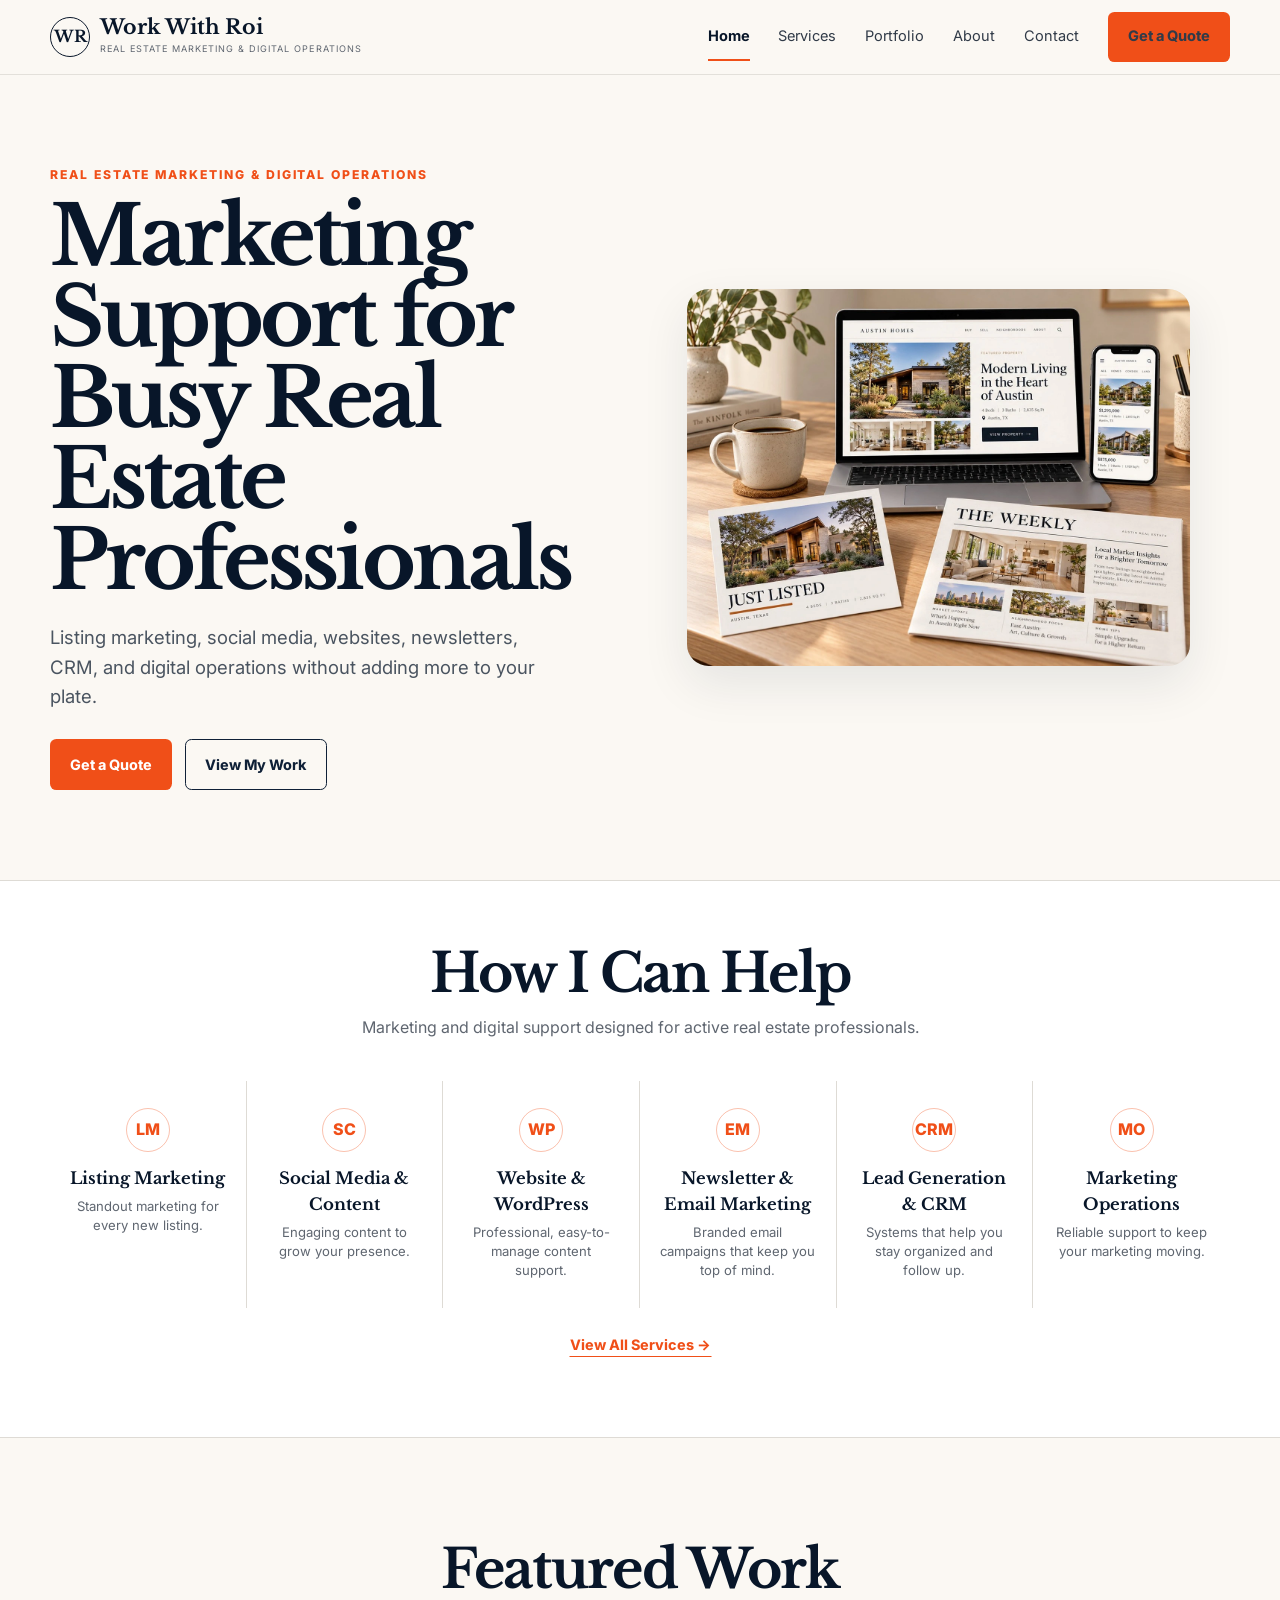
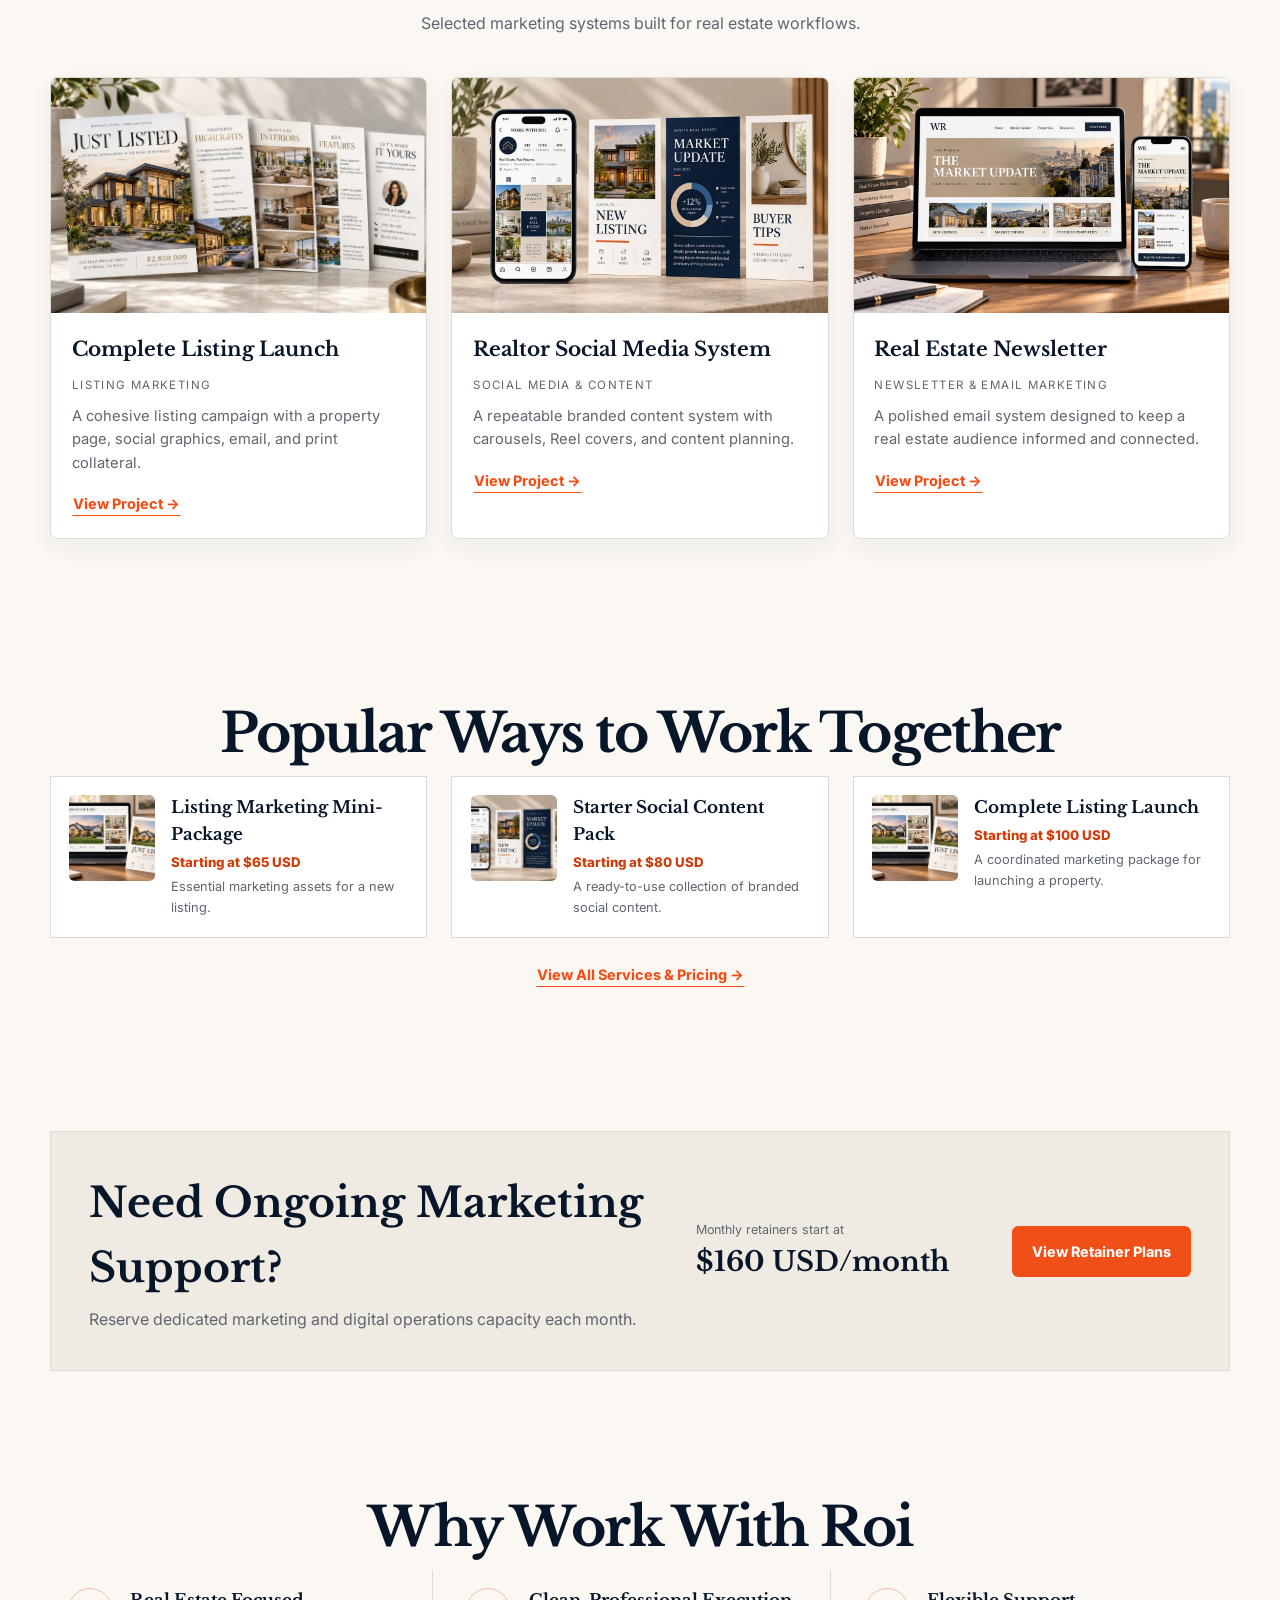
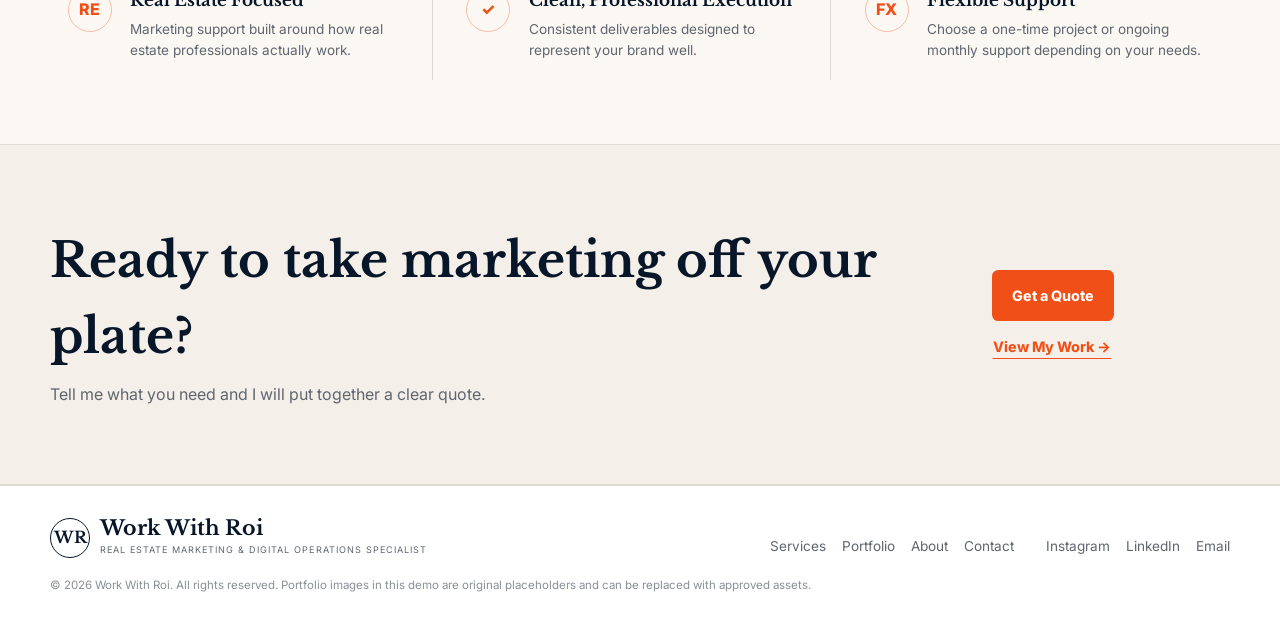
==== commit 226fc639: "Update index.html" ====
--- a/index.html
+++ b/index.html
@@ -7,7 +7,7 @@
   <meta property="og:title" content="Work With Roi | Real Estate Marketing & Digital Operations">
   <meta property="og:description" content="Independent real estate marketing and digital operations support for busy U.S. real estate professionals.">
   <meta property="og:type" content="website">
-  <meta property="og:image" content="assets/images/hero-workspace.svg">
+  <meta property="og:image" content="assets/images/hero-workspace.webp">
   <meta name="twitter:card" content="summary_large_image">
   <meta charset="utf-8">
   <meta name="viewport" content="width=device-width, initial-scale=1">
@@ -43,7 +43,7 @@
       <p class="lead">Listing marketing, social media, websites, newsletters, CRM, and digital operations without adding more to your plate.</p>
       <div class="button-row"><a class="btn btn-primary" href="contact.html">Get a Quote</a><a class="btn btn-outline" href="portfolio.html">View My Work</a></div>
     </div>
-    <figure class="hero-art"><img src="assets/images/hero-workspace.svg" alt="Illustrated real estate marketing workspace with laptop, phone, listing card and newsletter"></figure>
+    <figure class="hero-art"><img src="assets/images/hero-workspace.webp" alt="Illustrated real estate marketing workspace with laptop, phone, listing card and newsletter"></figure>
   </div>
 </section>
 
@@ -66,9 +66,9 @@
   <div class="container">
     <div class="center"><h2 class="section-title" id="featured-title">Featured Work</h2><p class="section-intro">Selected marketing systems built for real estate workflows.</p></div>
     <div class="grid cards-3">
-      <article class="card"><div class="card-media"><img loading="lazy" src="assets/images/listing-launch.svg" alt="Listing launch portfolio concept"></div><div class="card-body"><h3>Complete Listing Launch</h3><span class="category">Listing Marketing</span><p>A cohesive listing campaign with a property page, social graphics, email, and print collateral.</p><a class="btn btn-link" href="portfolio.html#listing-launch">View Project →</a></div></article>
-      <article class="card"><div class="card-media"><img loading="lazy" src="assets/images/social-system.svg" alt="Real estate social media portfolio concept"></div><div class="card-body"><h3>Realtor Social Media System</h3><span class="category">Social Media &amp; Content</span><p>A repeatable branded content system with carousels, Reel covers, and content planning.</p><a class="btn btn-link" href="portfolio.html#social-system">View Project →</a></div></article>
-      <article class="card"><div class="card-media"><img loading="lazy" src="assets/images/newsletter.svg" alt="Real estate newsletter portfolio concept"></div><div class="card-body"><h3>Real Estate Newsletter</h3><span class="category">Newsletter &amp; Email Marketing</span><p>A polished email system designed to keep a real estate audience informed and connected.</p><a class="btn btn-link" href="portfolio.html#newsletter">View Project →</a></div></article>
+      <article class="card"><div class="card-media"><img loading="lazy" src="assets/images/listing-launch-01.webp" alt="Listing launch portfolio concept"></div><div class="card-body"><h3>Complete Listing Launch</h3><span class="category">Listing Marketing</span><p>A cohesive listing campaign with a property page, social graphics, email, and print collateral.</p><a class="btn btn-link" href="portfolio.html#listing-launch">View Project →</a></div></article>
+      <article class="card"><div class="card-media"><img loading="lazy" src="assets/images/social-system.webp" alt="Real estate social media portfolio concept"></div><div class="card-body"><h3>Realtor Social Media System</h3><span class="category">Social Media &amp; Content</span><p>A repeatable branded content system with carousels, Reel covers, and content planning.</p><a class="btn btn-link" href="portfolio.html#social-system">View Project →</a></div></article>
+      <article class="card"><div class="card-media"><img loading="lazy" src="assets/images/newsletter.webp" alt="Real estate newsletter portfolio concept"></div><div class="card-body"><h3>Real Estate Newsletter</h3><span class="category">Newsletter &amp; Email Marketing</span><p>A polished email system designed to keep a real estate audience informed and connected.</p><a class="btn btn-link" href="portfolio.html#newsletter">View Project →</a></div></article>
     </div>
   </div>
 </section>
@@ -77,9 +77,9 @@
   <div class="container">
     <div class="center"><h2 class="section-title">Popular Ways to Work Together</h2></div>
     <div class="grid package-grid">
-      <article class="package-card"><img src="assets/images/listing-launch.svg" alt="Listing marketing mini-package placeholder"><div><h3>Listing Marketing Mini-Package</h3><p class="price">Starting at $65 USD</p><p>Essential marketing assets for a new listing.</p></div></article>
-      <article class="package-card"><img src="assets/images/social-system.svg" alt="Starter social content pack placeholder"><div><h3>Starter Social Content Pack</h3><p class="price">Starting at $80 USD</p><p>A ready-to-use collection of branded social content.</p></div></article>
-      <article class="package-card"><img src="assets/images/listing-launch.svg" alt="Complete listing launch placeholder"><div><h3>Complete Listing Launch</h3><p class="price">Starting at $100 USD</p><p>A coordinated marketing package for launching a property.</p></div></article>
+      <article class="package-card"><img src="assets/images/listing-launch.webp" alt="Listing marketing mini-package placeholder"><div><h3>Listing Marketing Mini-Package</h3><p class="price">Starting at $65 USD</p><p>Essential marketing assets for a new listing.</p></div></article>
+      <article class="package-card"><img src="assets/images/social-system.webp" alt="Starter social content pack placeholder"><div><h3>Starter Social Content Pack</h3><p class="price">Starting at $80 USD</p><p>A ready-to-use collection of branded social content.</p></div></article>
+      <article class="package-card"><img src="assets/images/listing-launch.webp" alt="Complete listing launch placeholder"><div><h3>Complete Listing Launch</h3><p class="price">Starting at $100 USD</p><p>A coordinated marketing package for launching a property.</p></div></article>
     </div>
     <p class="center" style="margin-top:1.5rem"><a class="btn btn-link" href="services.html">View All Services &amp; Pricing →</a></p>
   </div>
@@ -123,4 +123,4 @@
 </footer>
 <script src="assets/js/main.js" defer></script>
 </body>
-</html>+</html>
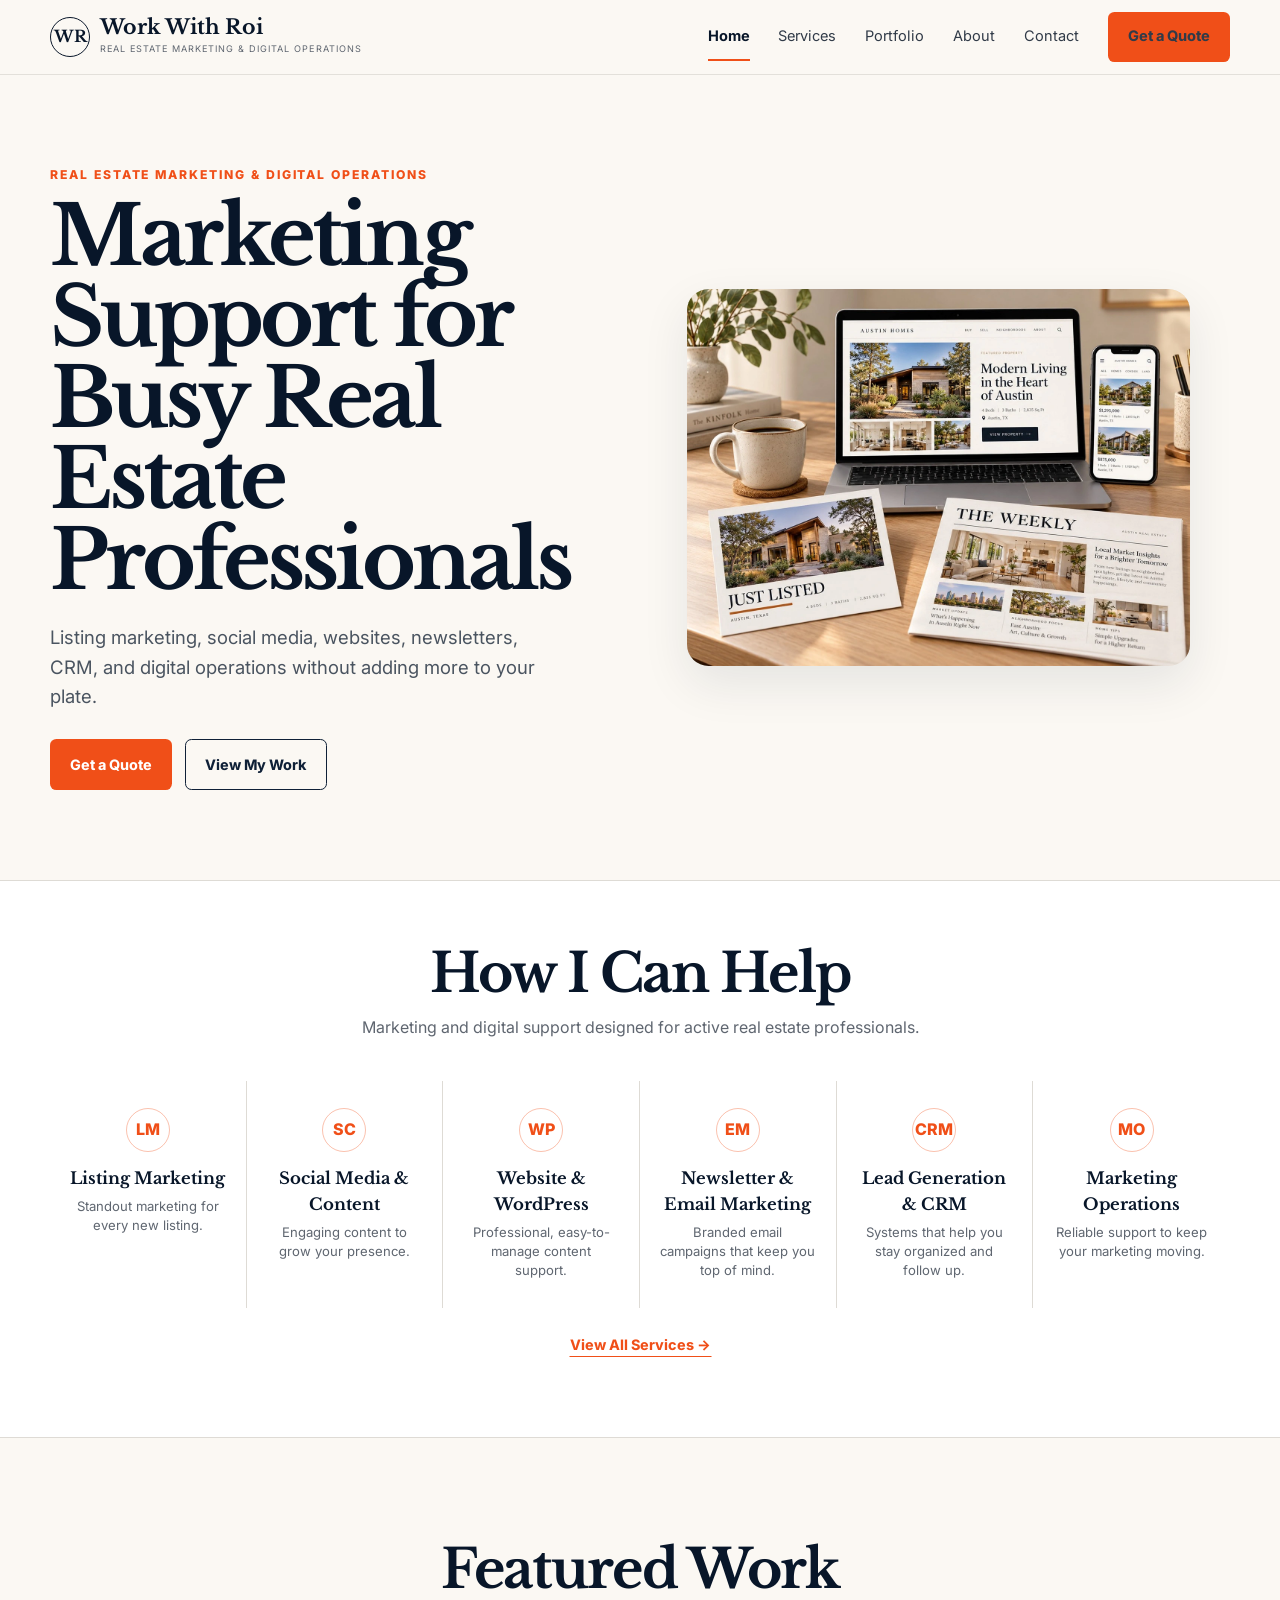
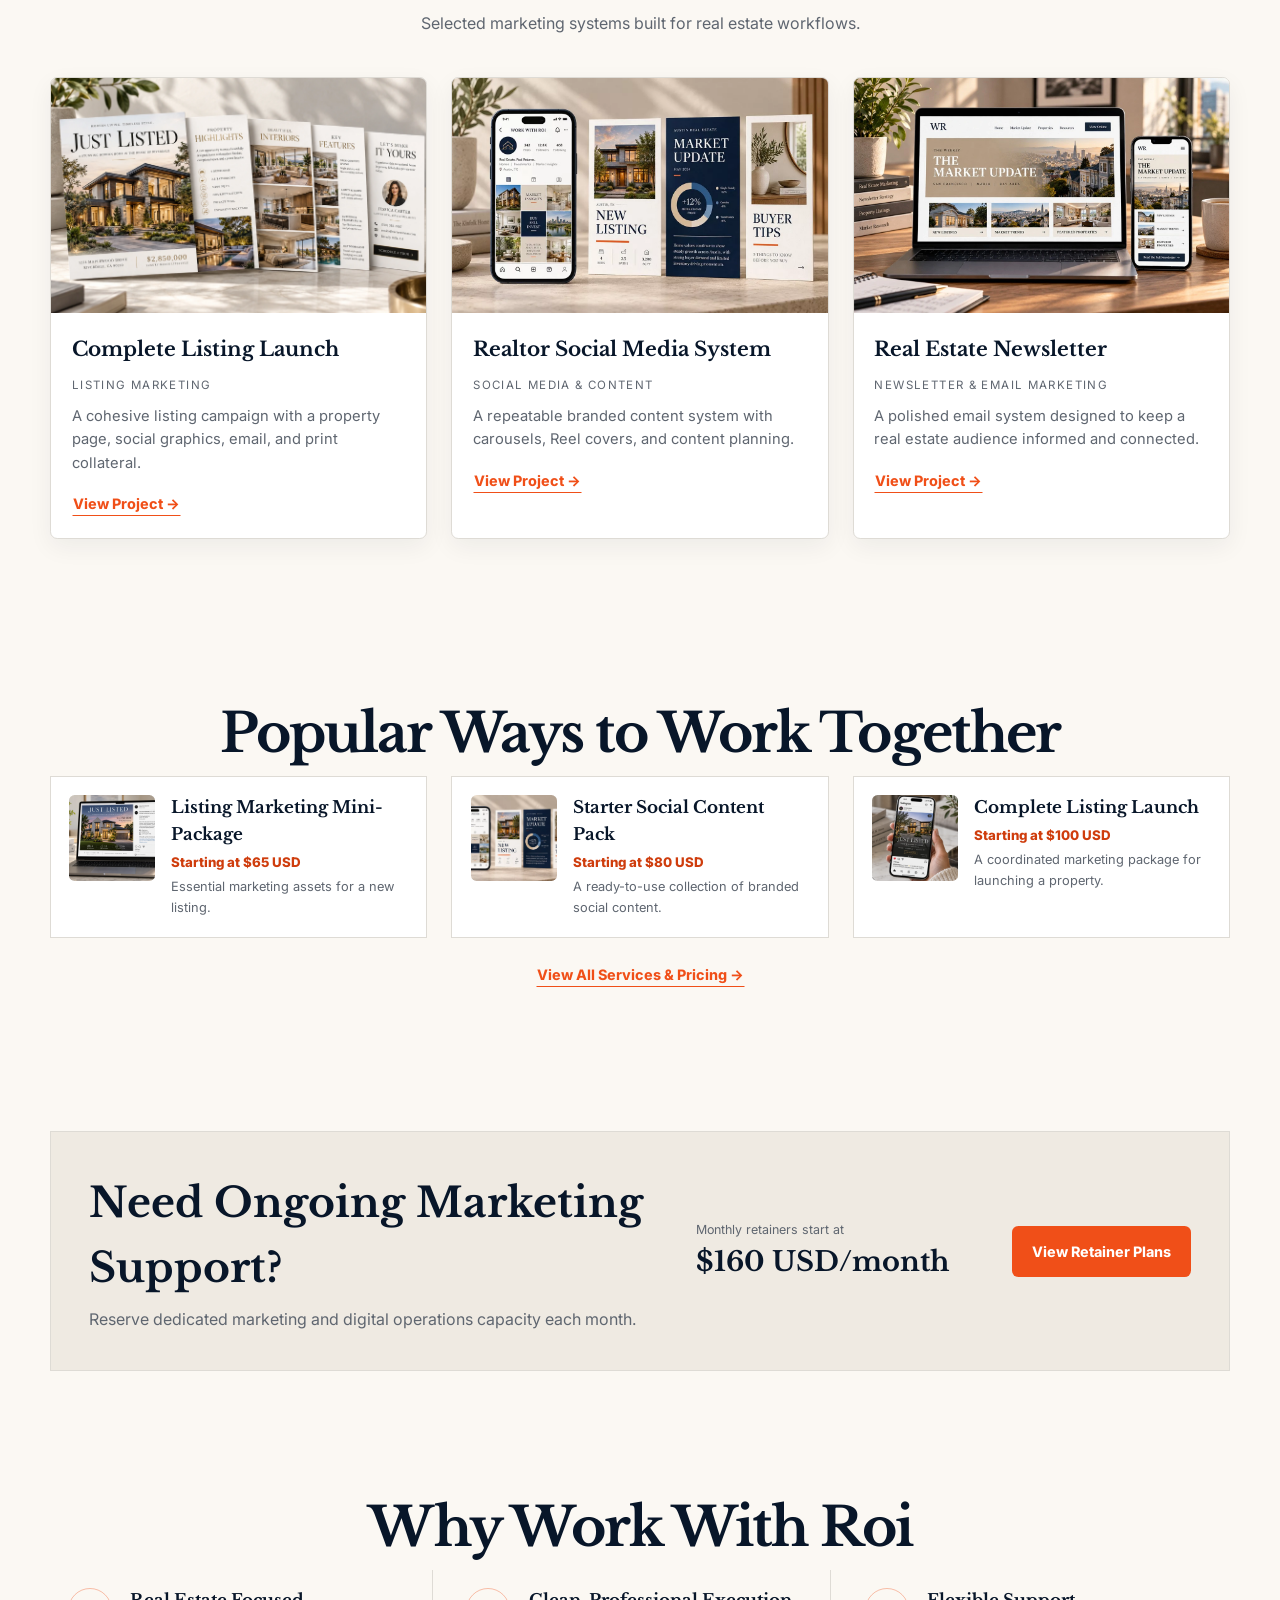
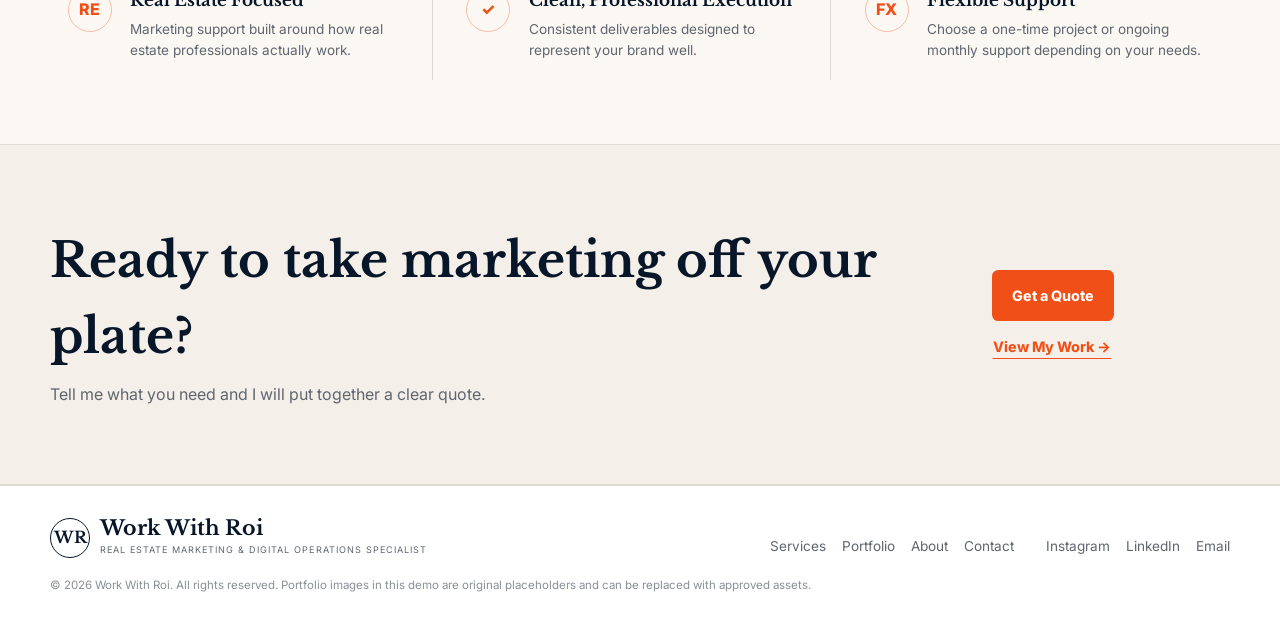
==== commit 5109c004: "Update index.html" ====
--- a/index.html
+++ b/index.html
@@ -77,9 +77,9 @@
   <div class="container">
     <div class="center"><h2 class="section-title">Popular Ways to Work Together</h2></div>
     <div class="grid package-grid">
-      <article class="package-card"><img src="assets/images/listing-launch.webp" alt="Listing marketing mini-package placeholder"><div><h3>Listing Marketing Mini-Package</h3><p class="price">Starting at $65 USD</p><p>Essential marketing assets for a new listing.</p></div></article>
+      <article class="package-card"><img src="assets/images/listing-launch-02.webp" alt="Listing marketing mini-package placeholder"><div><h3>Listing Marketing Mini-Package</h3><p class="price">Starting at $65 USD</p><p>Essential marketing assets for a new listing.</p></div></article>
       <article class="package-card"><img src="assets/images/social-system.webp" alt="Starter social content pack placeholder"><div><h3>Starter Social Content Pack</h3><p class="price">Starting at $80 USD</p><p>A ready-to-use collection of branded social content.</p></div></article>
-      <article class="package-card"><img src="assets/images/listing-launch.webp" alt="Complete listing launch placeholder"><div><h3>Complete Listing Launch</h3><p class="price">Starting at $100 USD</p><p>A coordinated marketing package for launching a property.</p></div></article>
+      <article class="package-card"><img src="assets/images/listing-launch-03.webp" alt="Complete listing launch placeholder"><div><h3>Complete Listing Launch</h3><p class="price">Starting at $100 USD</p><p>A coordinated marketing package for launching a property.</p></div></article>
     </div>
     <p class="center" style="margin-top:1.5rem"><a class="btn btn-link" href="services.html">View All Services &amp; Pricing →</a></p>
   </div>
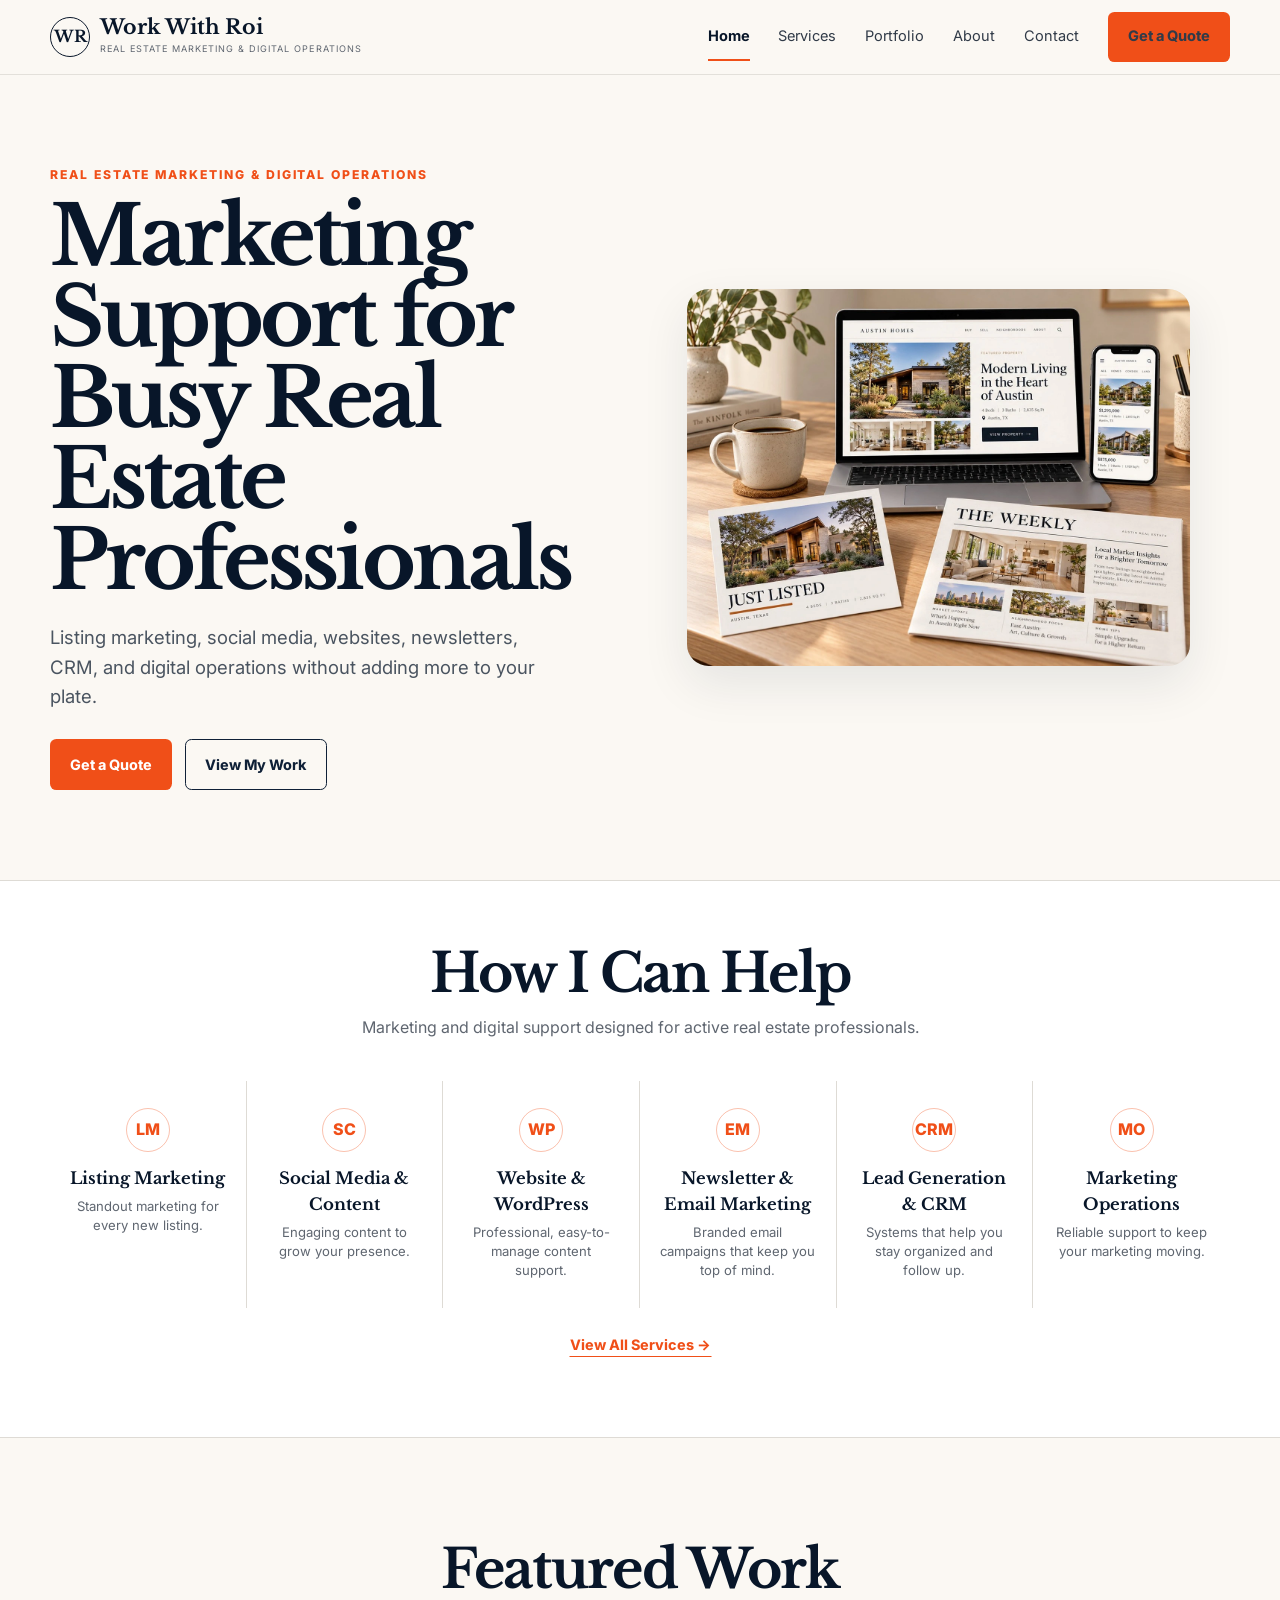
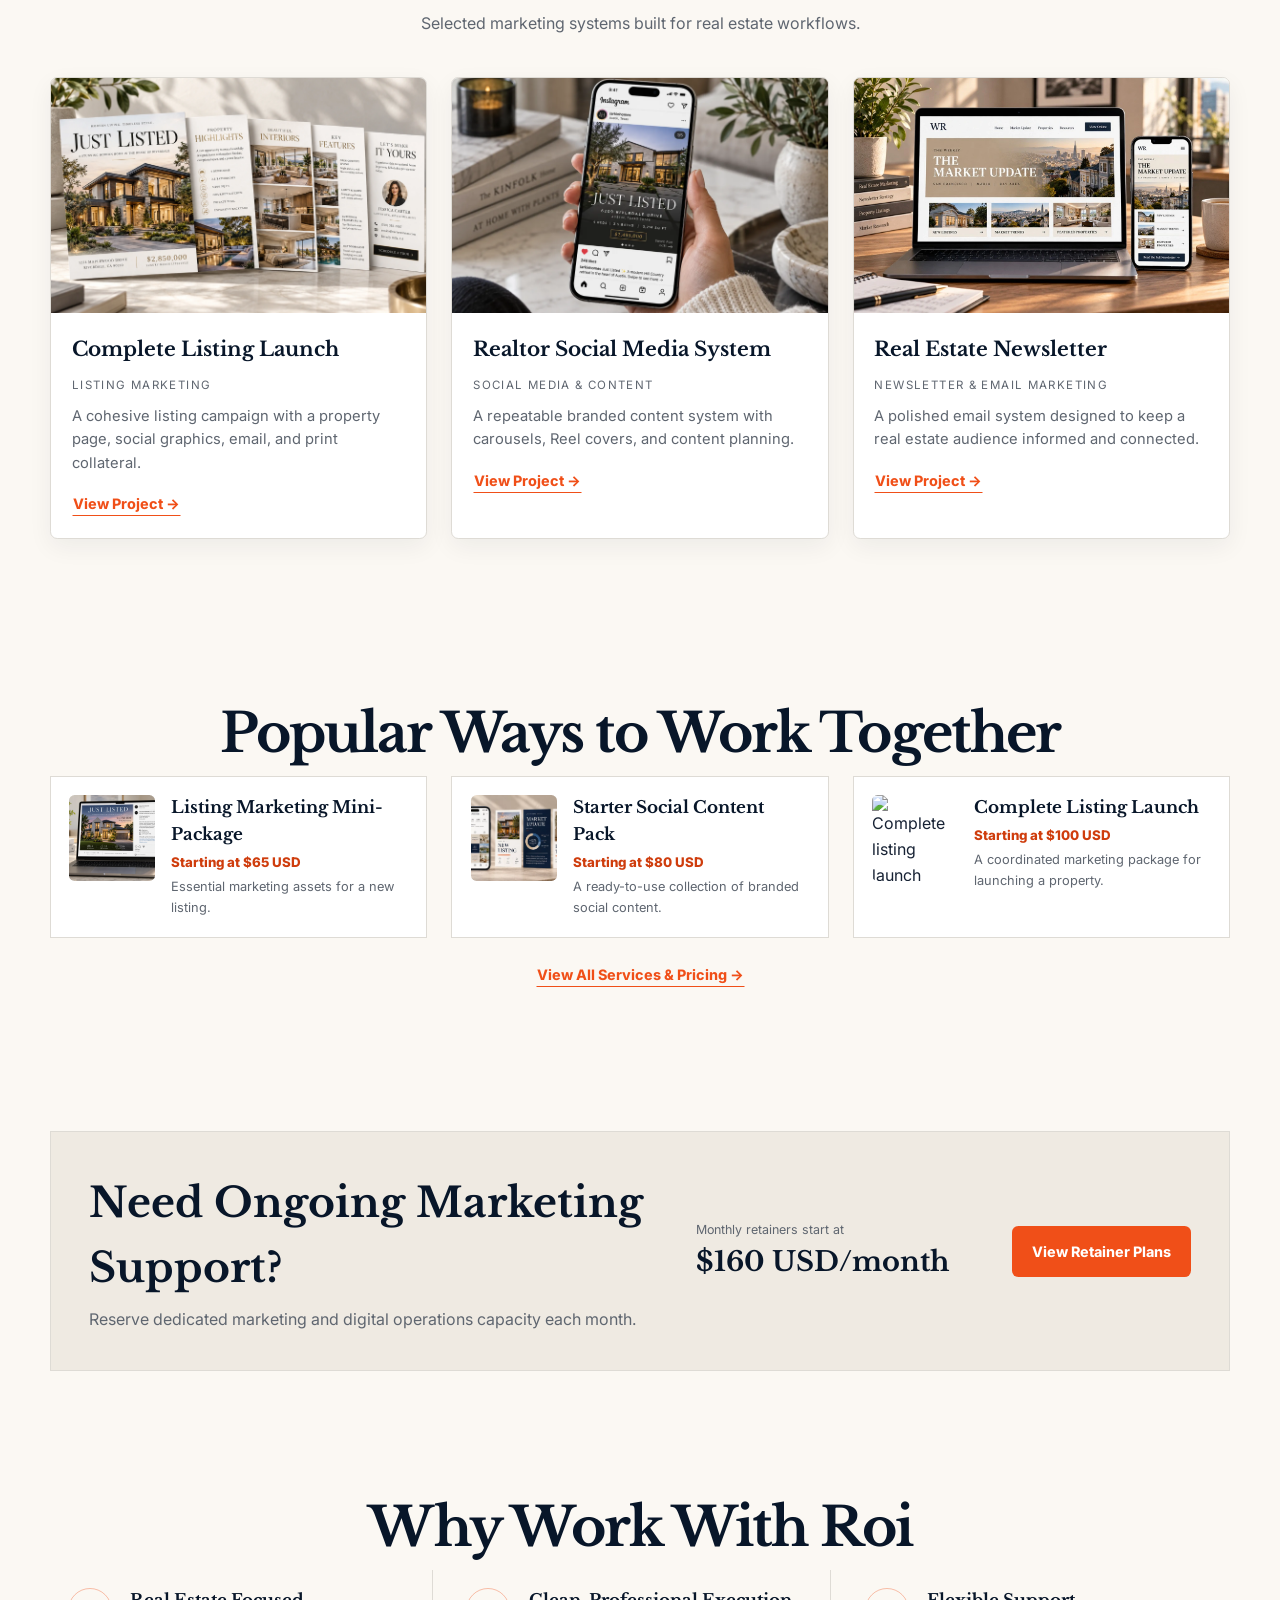
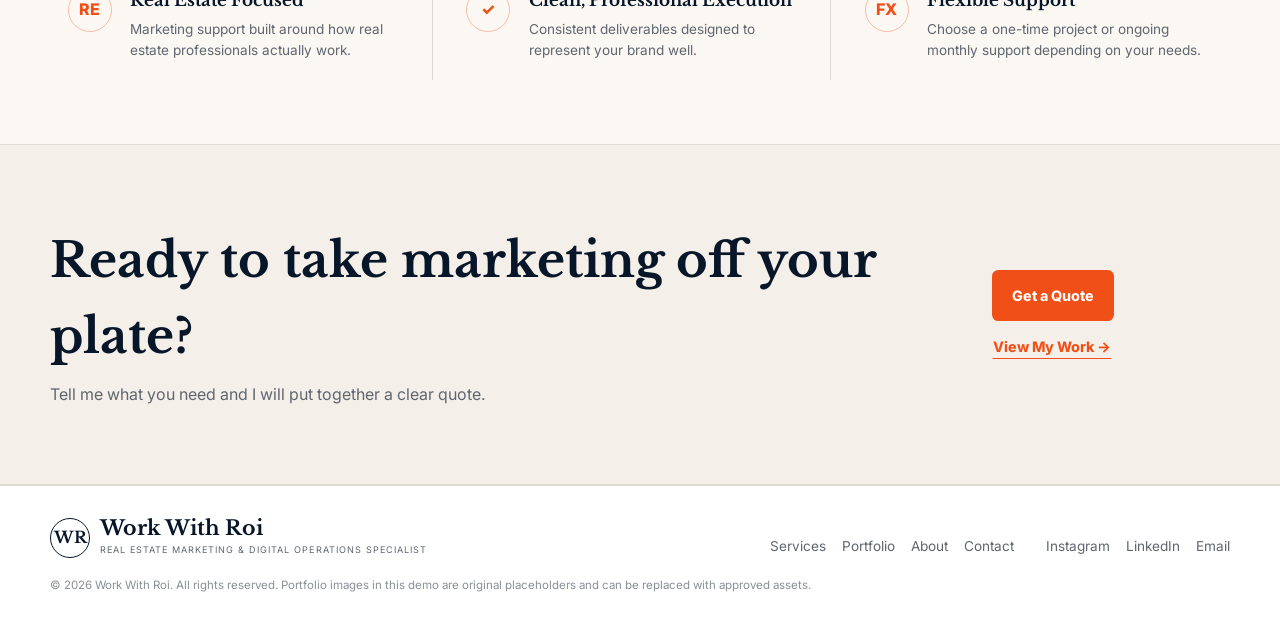
==== commit bdc22481: "Update index.html" ====
--- a/index.html
+++ b/index.html
@@ -67,7 +67,7 @@
     <div class="center"><h2 class="section-title" id="featured-title">Featured Work</h2><p class="section-intro">Selected marketing systems built for real estate workflows.</p></div>
     <div class="grid cards-3">
       <article class="card"><div class="card-media"><img loading="lazy" src="assets/images/listing-launch-01.webp" alt="Listing launch portfolio concept"></div><div class="card-body"><h3>Complete Listing Launch</h3><span class="category">Listing Marketing</span><p>A cohesive listing campaign with a property page, social graphics, email, and print collateral.</p><a class="btn btn-link" href="portfolio.html#listing-launch">View Project →</a></div></article>
-      <article class="card"><div class="card-media"><img loading="lazy" src="assets/images/social-system.webp" alt="Real estate social media portfolio concept"></div><div class="card-body"><h3>Realtor Social Media System</h3><span class="category">Social Media &amp; Content</span><p>A repeatable branded content system with carousels, Reel covers, and content planning.</p><a class="btn btn-link" href="portfolio.html#social-system">View Project →</a></div></article>
+      <article class="card"><div class="card-media"><img loading="lazy" src="assets/images/listing-launch-03.webp" alt="Real estate social media portfolio concept"></div><div class="card-body"><h3>Realtor Social Media System</h3><span class="category">Social Media &amp; Content</span><p>A repeatable branded content system with carousels, Reel covers, and content planning.</p><a class="btn btn-link" href="portfolio.html#social-system">View Project →</a></div></article>
       <article class="card"><div class="card-media"><img loading="lazy" src="assets/images/newsletter.webp" alt="Real estate newsletter portfolio concept"></div><div class="card-body"><h3>Real Estate Newsletter</h3><span class="category">Newsletter &amp; Email Marketing</span><p>A polished email system designed to keep a real estate audience informed and connected.</p><a class="btn btn-link" href="portfolio.html#newsletter">View Project →</a></div></article>
     </div>
   </div>
@@ -79,7 +79,7 @@
     <div class="grid package-grid">
       <article class="package-card"><img src="assets/images/listing-launch-02.webp" alt="Listing marketing mini-package placeholder"><div><h3>Listing Marketing Mini-Package</h3><p class="price">Starting at $65 USD</p><p>Essential marketing assets for a new listing.</p></div></article>
       <article class="package-card"><img src="assets/images/social-system.webp" alt="Starter social content pack placeholder"><div><h3>Starter Social Content Pack</h3><p class="price">Starting at $80 USD</p><p>A ready-to-use collection of branded social content.</p></div></article>
-      <article class="package-card"><img src="assets/images/listing-launch-03.webp" alt="Complete listing launch placeholder"><div><h3>Complete Listing Launch</h3><p class="price">Starting at $100 USD</p><p>A coordinated marketing package for launching a property.</p></div></article>
+      <article class="package-card"><img src="assets/images/listing-launch-04.webp" alt="Complete listing launch placeholder"><div><h3>Complete Listing Launch</h3><p class="price">Starting at $100 USD</p><p>A coordinated marketing package for launching a property.</p></div></article>
     </div>
     <p class="center" style="margin-top:1.5rem"><a class="btn btn-link" href="services.html">View All Services &amp; Pricing →</a></p>
   </div>
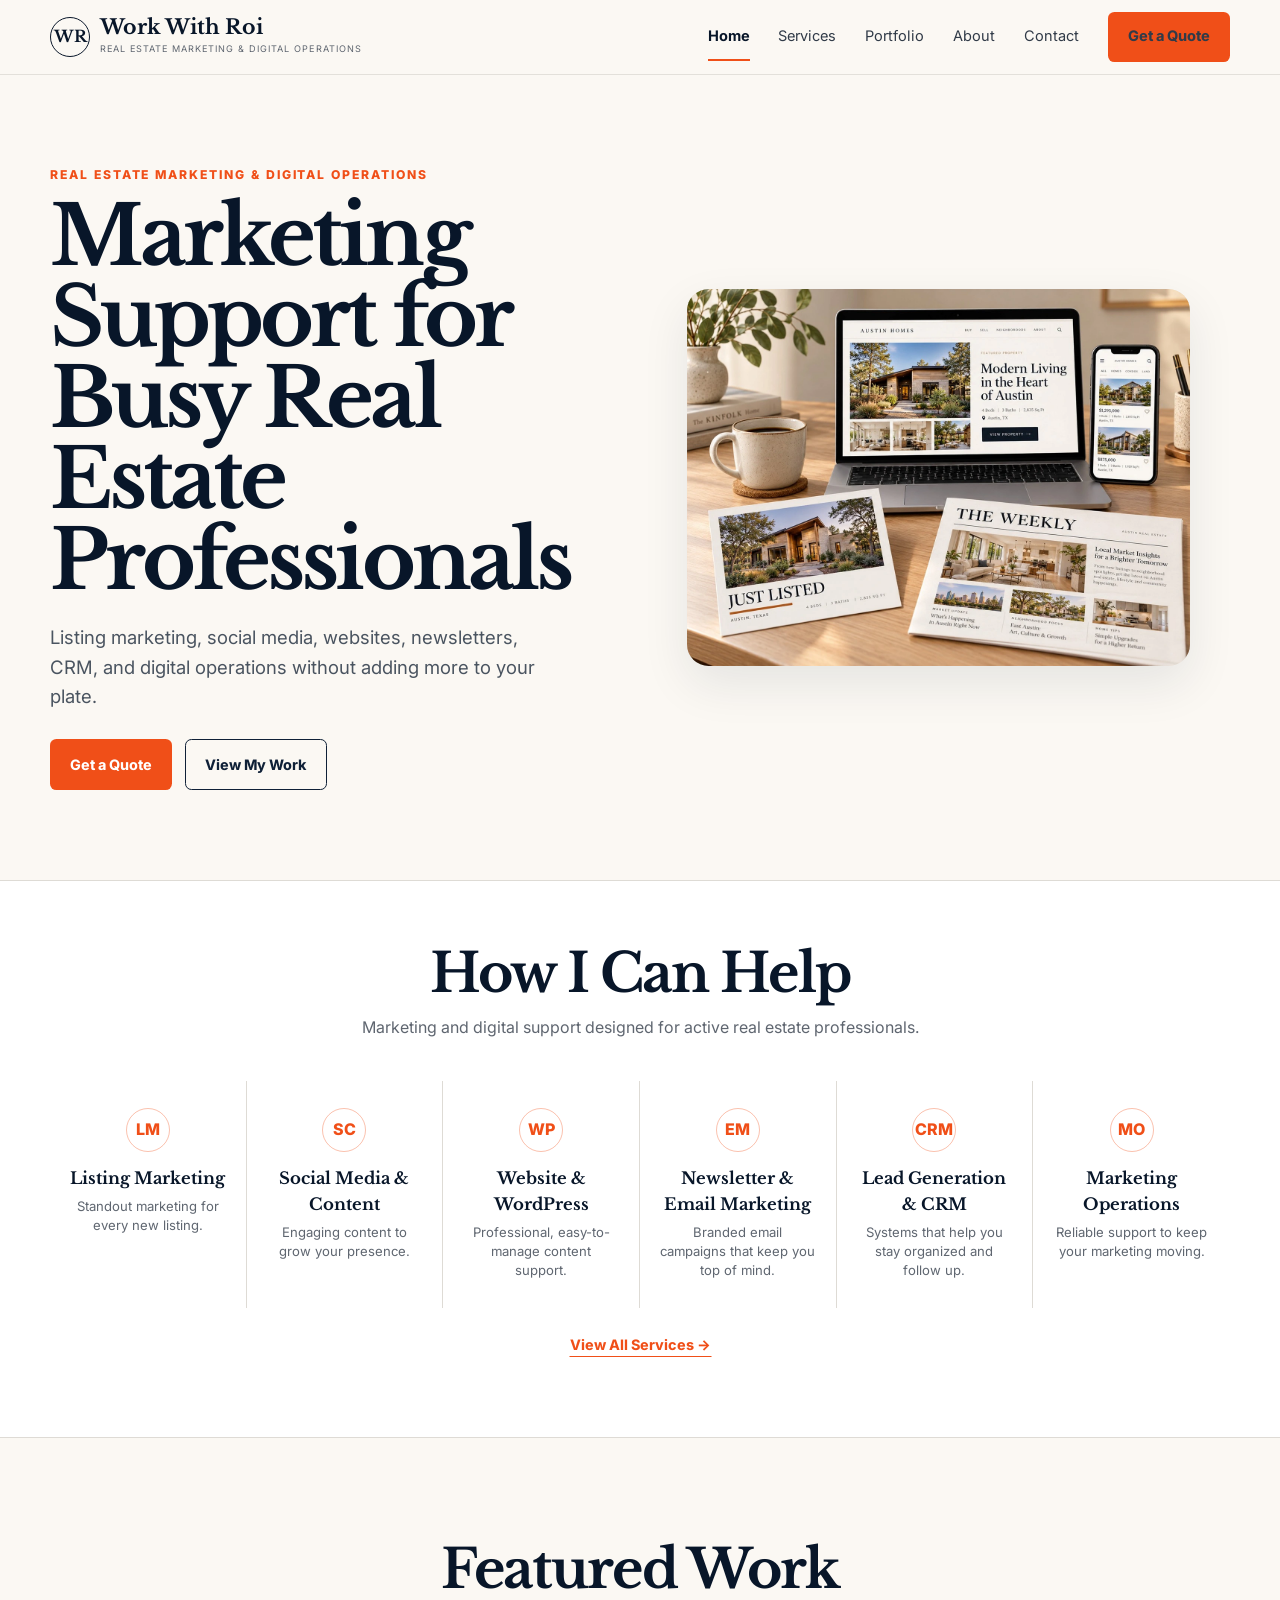
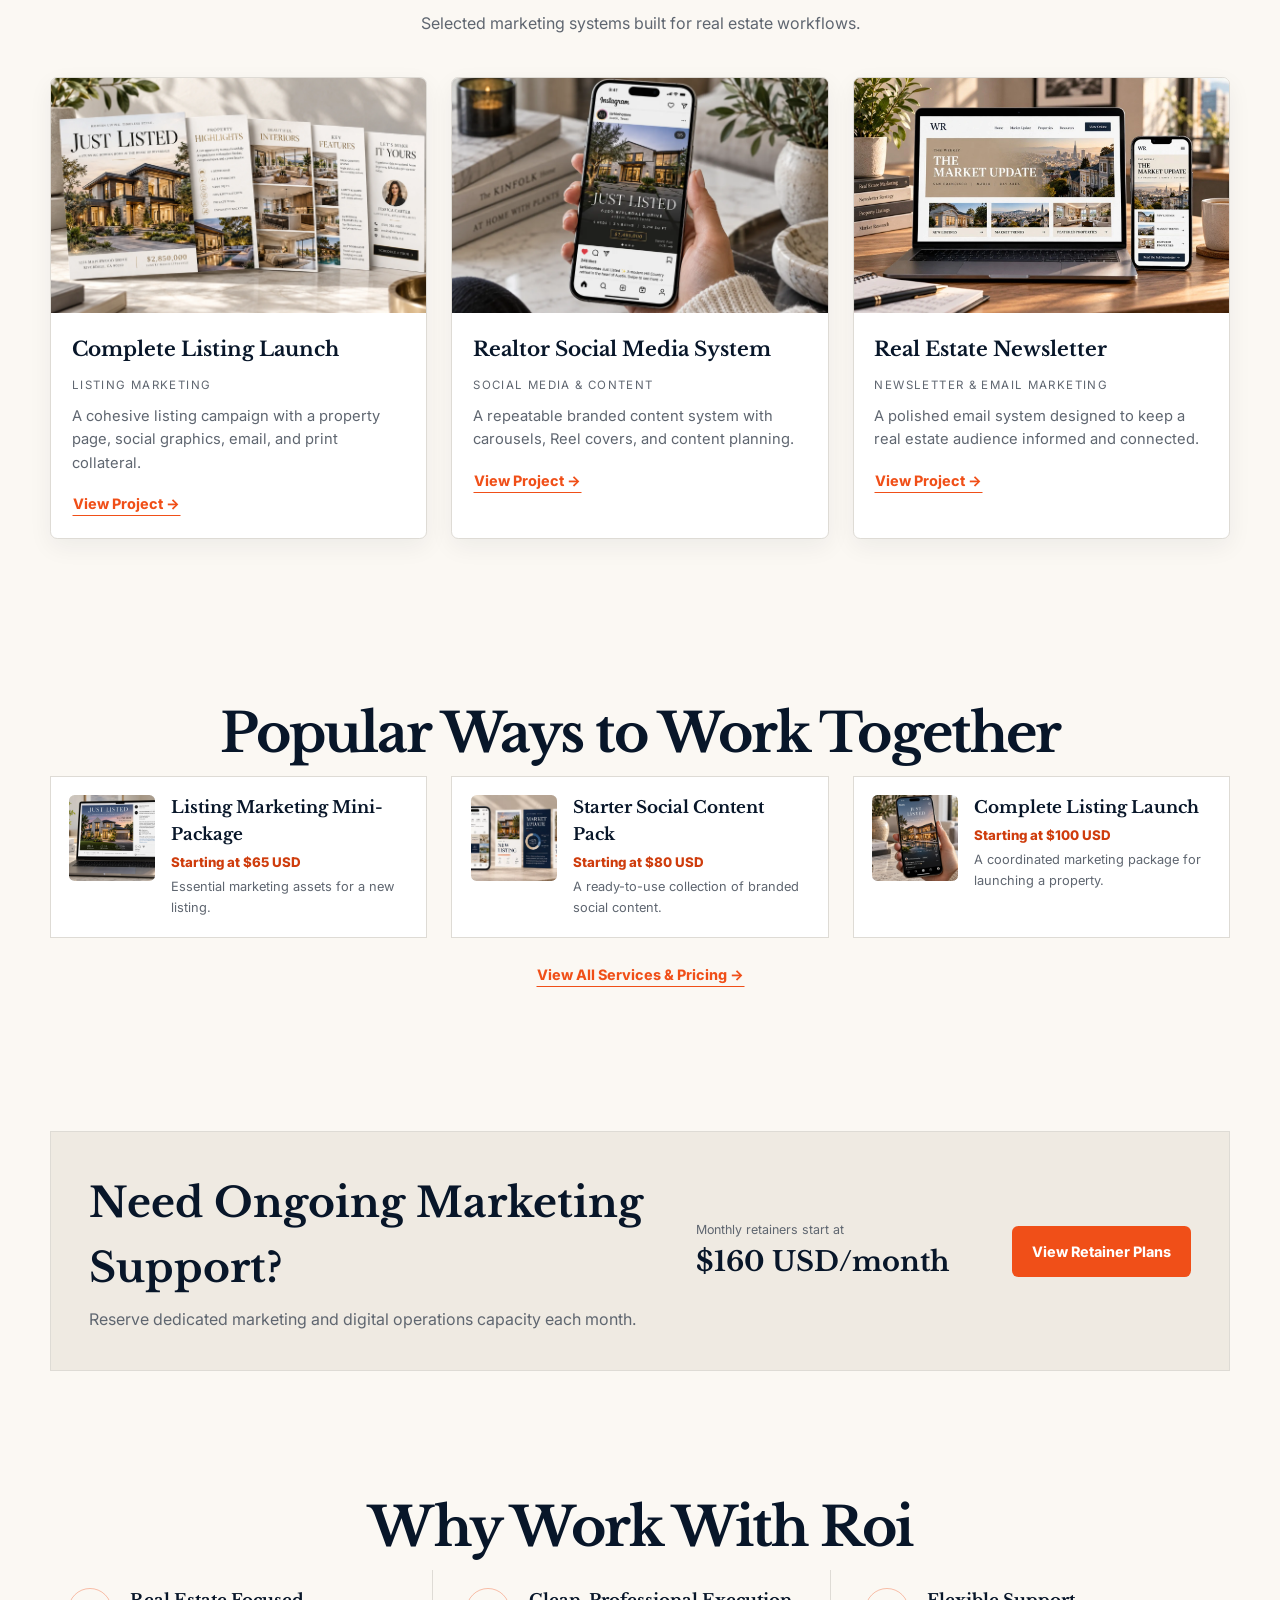
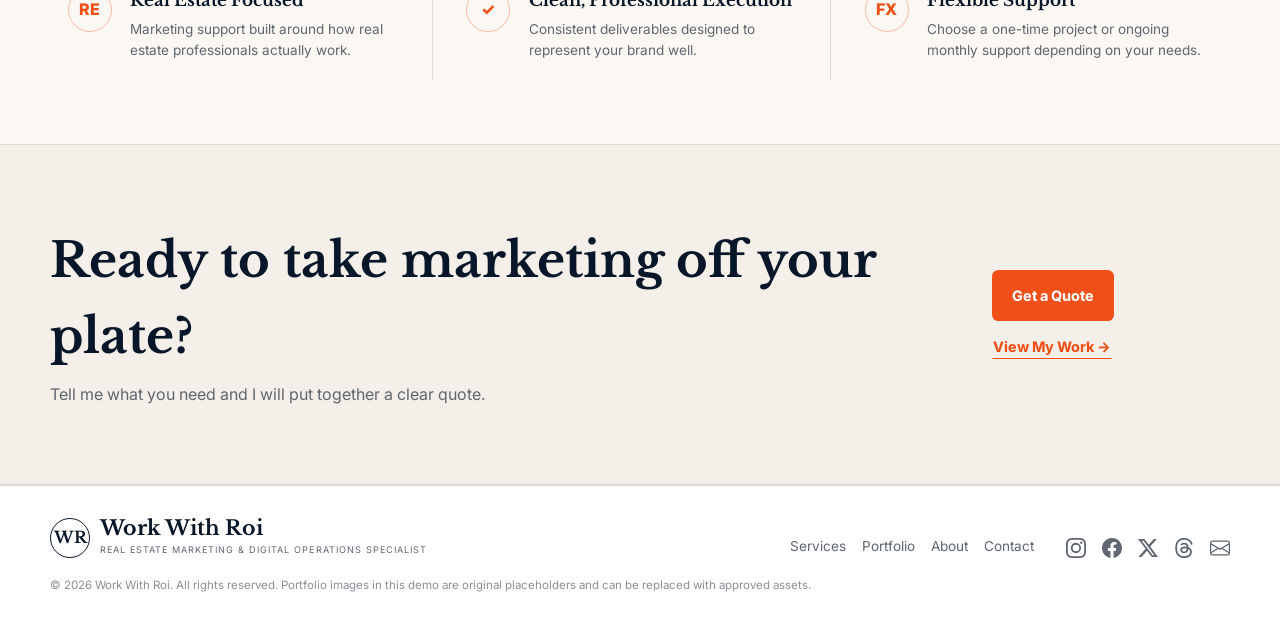
==== commit aeff1583: "Update index.html" ====
--- a/index.html
+++ b/index.html
@@ -116,7 +116,33 @@
       <nav class="footer-nav" aria-label="Footer navigation">
         <a href="services.html">Services</a><a href="portfolio.html">Portfolio</a><a href="about.html">About</a><a href="contact.html">Contact</a>
       </nav>
-      <div class="social-list" aria-label="Social placeholders"><span>Instagram</span><span>LinkedIn</span><span>Email</span></div>
+      <nav class="social-list footer-social-icons" aria-label="Social media and email">
+  <a href="https://www.instagram.com/workwithroi/" aria-label="Instagram" title="Instagram">
+    <svg xmlns="http://www.w3.org/2000/svg" width="20" height="20" viewBox="0 0 16 16" fill="currentColor" aria-hidden="true" focusable="false">
+  <path d="M8 0C5.829 0 5.556.01 4.703.048 3.85.088 3.269.222 2.76.42a3.9 3.9 0 0 0-1.417.923A3.9 3.9 0 0 0 .42 2.76C.222 3.268.087 3.85.048 4.7.01 5.555 0 5.827 0 8.001c0 2.172.01 2.444.048 3.297.04.852.174 1.433.372 1.942.205.526.478.972.923 1.417.444.445.89.719 1.416.923.51.198 1.09.333 1.942.372C5.555 15.99 5.827 16 8 16s2.444-.01 3.298-.048c.851-.04 1.434-.174 1.943-.372a3.9 3.9 0 0 0 1.416-.923c.445-.445.718-.891.923-1.417.197-.509.332-1.09.372-1.942C15.99 10.445 16 10.173 16 8s-.01-2.445-.048-3.299c-.04-.851-.175-1.433-.372-1.941a3.9 3.9 0 0 0-.923-1.417A3.9 3.9 0 0 0 13.24.42c-.51-.198-1.092-.333-1.943-.372C10.443.01 10.172 0 7.998 0zm-.717 1.442h.718c2.136 0 2.389.007 3.232.046.78.035 1.204.166 1.486.275.373.145.64.319.92.599s.453.546.598.92c.11.281.24.705.275 1.485.039.843.047 1.096.047 3.231s-.008 2.389-.047 3.232c-.035.78-.166 1.203-.275 1.485a2.5 2.5 0 0 1-.599.919c-.28.28-.546.453-.92.598-.28.11-.704.24-1.485.276-.843.038-1.096.047-3.232.047s-2.39-.009-3.233-.047c-.78-.036-1.203-.166-1.485-.276a2.5 2.5 0 0 1-.92-.598 2.5 2.5 0 0 1-.6-.92c-.109-.281-.24-.705-.275-1.485-.038-.843-.046-1.096-.046-3.233s.008-2.388.046-3.231c.036-.78.166-1.204.276-1.486.145-.373.319-.64.599-.92s.546-.453.92-.598c.282-.11.705-.24 1.485-.276.738-.034 1.024-.044 2.515-.045zm4.988 1.328a.96.96 0 1 0 0 1.92.96.96 0 0 0 0-1.92m-4.27 1.122a4.109 4.109 0 1 0 0 8.217 4.109 4.109 0 0 0 0-8.217m0 1.441a2.667 2.667 0 1 1 0 5.334 2.667 2.667 0 0 1 0-5.334"/>
+</svg>
+  </a>
+  <a href="https://www.facebook.com/workwithroi.fb/" aria-label="Facebook" title="Facebook">
+    <svg xmlns="http://www.w3.org/2000/svg" width="20" height="20" viewBox="0 0 16 16" fill="currentColor" aria-hidden="true" focusable="false">
+  <path d="M16 8.049c0-4.446-3.582-8.05-8-8.05C3.58 0-.002 3.603-.002 8.05c0 4.017 2.926 7.347 6.75 7.951v-5.625h-2.03V8.05H6.75V6.275c0-2.017 1.195-3.131 3.022-3.131.876 0 1.791.157 1.791.157v1.98h-1.009c-.993 0-1.303.621-1.303 1.258v1.51h2.218l-.354 2.326H9.25V16c3.824-.604 6.75-3.934 6.75-7.951"/>
+</svg>
+  </a>
+  <a href="https://x.com/workwithroi" aria-label="X" title="X">
+    <svg xmlns="http://www.w3.org/2000/svg" width="20" height="20" viewBox="0 0 16 16" fill="currentColor" aria-hidden="true" focusable="false">
+  <path d="M12.6.75h2.454l-5.36 6.142L16 15.25h-4.937l-3.867-5.07-4.425 5.07H.316l5.733-6.57L0 .75h5.063l3.495 4.633L12.601.75Zm-.86 13.028h1.36L4.323 2.145H2.865z"/>
+</svg>
+  </a>
+  <a href="https://www.threads.com/@workwithroi.threads" aria-label="Threads" title="Threads">
+    <svg xmlns="http://www.w3.org/2000/svg" width="20" height="20" viewBox="0 0 16 16" fill="currentColor" aria-hidden="true" focusable="false">
+  <path d="M6.321 6.016c-.27-.18-1.166-.802-1.166-.802.756-1.081 1.753-1.502 3.132-1.502.975 0 1.803.327 2.394.948s.928 1.509 1.005 2.644q.492.207.905.484c1.109.745 1.719 1.86 1.719 3.137 0 2.716-2.226 5.075-6.256 5.075C4.594 16 1 13.987 1 7.994 1 2.034 4.482 0 8.044 0 9.69 0 13.55.243 15 5.036l-1.36.353C12.516 1.974 10.163 1.43 8.006 1.43c-3.565 0-5.582 2.171-5.582 6.79 0 4.143 2.254 6.343 5.63 6.343 2.777 0 4.847-1.443 4.847-3.556 0-1.438-1.208-2.127-1.27-2.127-.236 1.234-.868 3.31-3.644 3.31-1.618 0-3.013-1.118-3.013-2.582 0-2.09 1.984-2.847 3.55-2.847.586 0 1.294.04 1.663.114 0-.637-.54-1.728-1.9-1.728-1.25 0-1.566.405-1.967.868ZM8.716 8.19c-2.04 0-2.304.87-2.304 1.416 0 .878 1.043 1.168 1.6 1.168 1.02 0 2.067-.282 2.232-2.423a6.2 6.2 0 0 0-1.528-.161"/>
+</svg>
+  </a>
+  <a href="mailto:emmanuelroiccapao@gmail.com" aria-label="Email" title="Email">
+    <svg xmlns="http://www.w3.org/2000/svg" width="20" height="20" viewBox="0 0 16 16" fill="currentColor" aria-hidden="true" focusable="false">
+  <path d="M0 4a2 2 0 0 1 2-2h12a2 2 0 0 1 2 2v8a2 2 0 0 1-2 2H2a2 2 0 0 1-2-2zm2-1a1 1 0 0 0-1 1v.217l7 4.2 7-4.2V4a1 1 0 0 0-1-1zm13 2.383-4.708 2.825L15 11.105zm-.034 6.876-5.64-3.471L8 9.583l-1.326-.795-5.64 3.47A1 1 0 0 0 2 13h12a1 1 0 0 0 .966-.741M1 11.105l4.708-2.897L1 5.383z"/>
+</svg>
+  </a>
+</nav>
     </div>
     <div class="footer-meta">© 2026 Work With Roi. All rights reserved. Portfolio images in this demo are original placeholders and can be replaced with approved assets.</div>
   </div>
